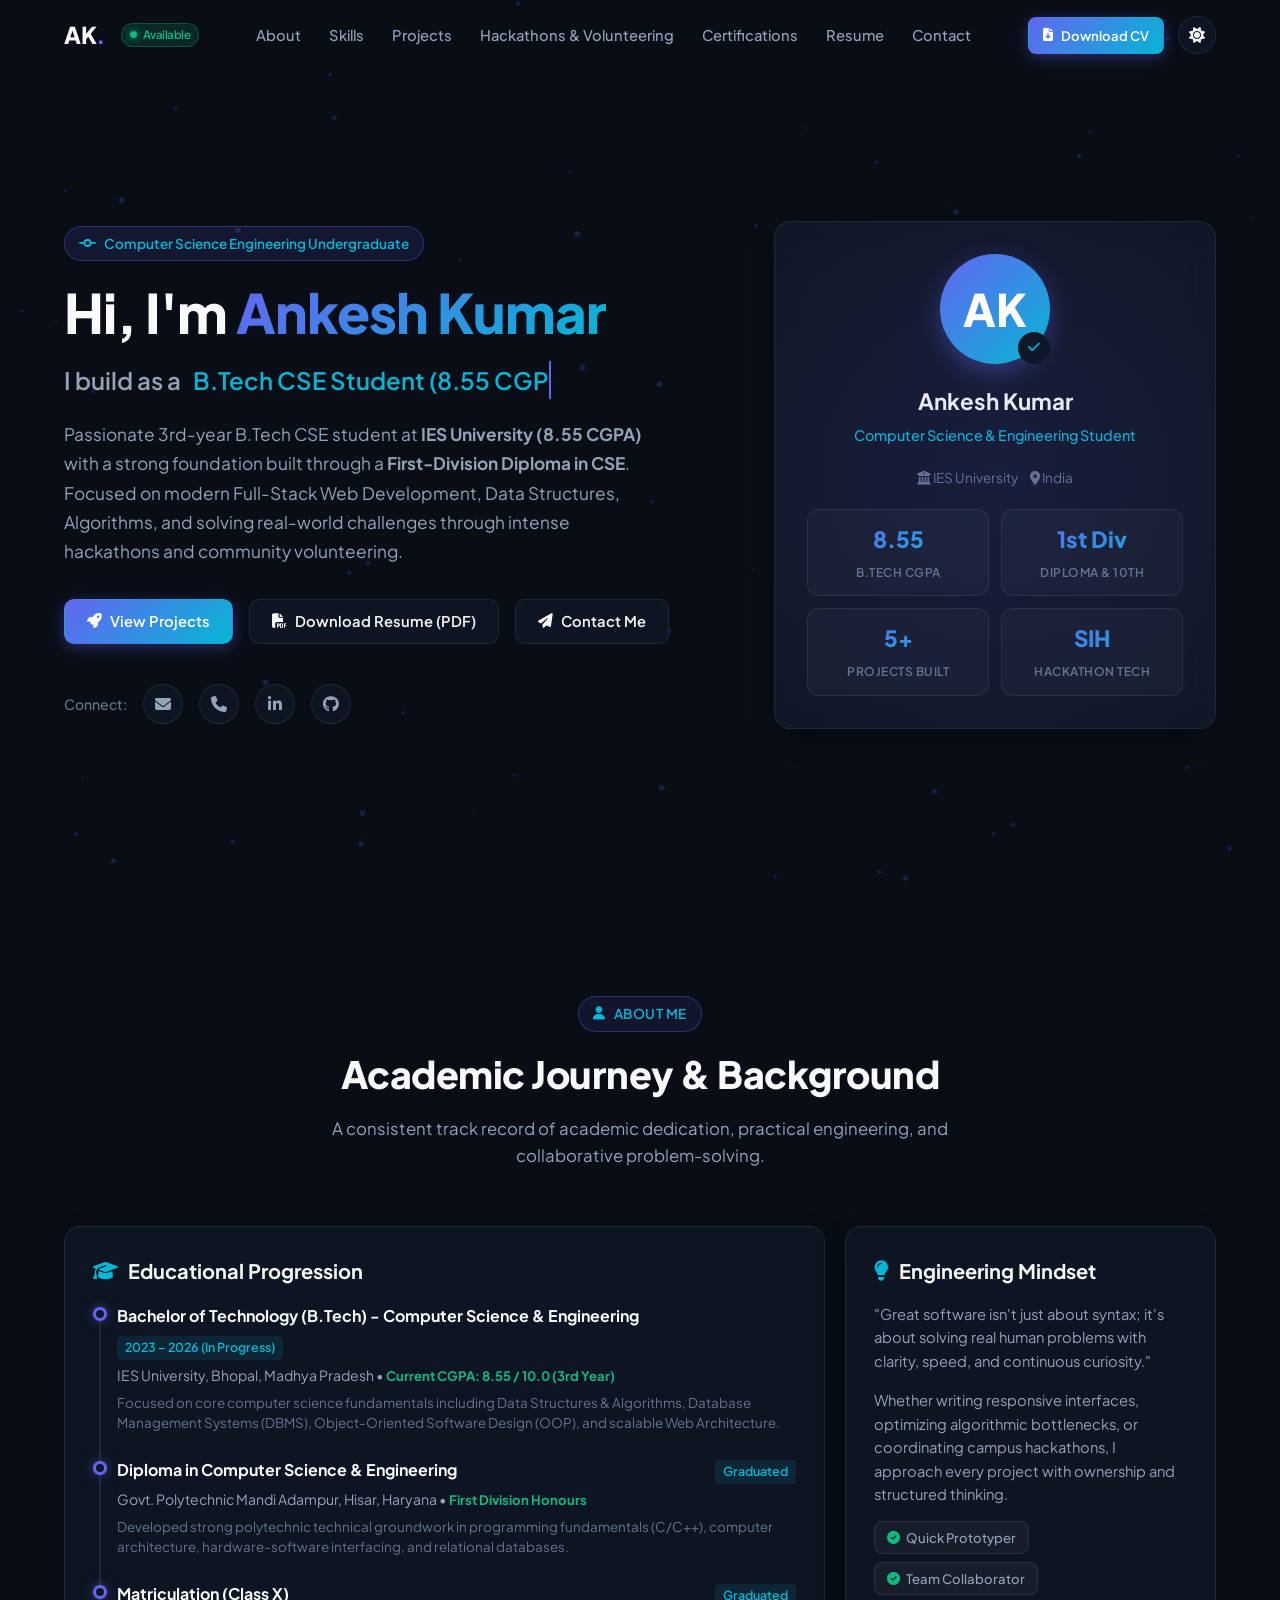
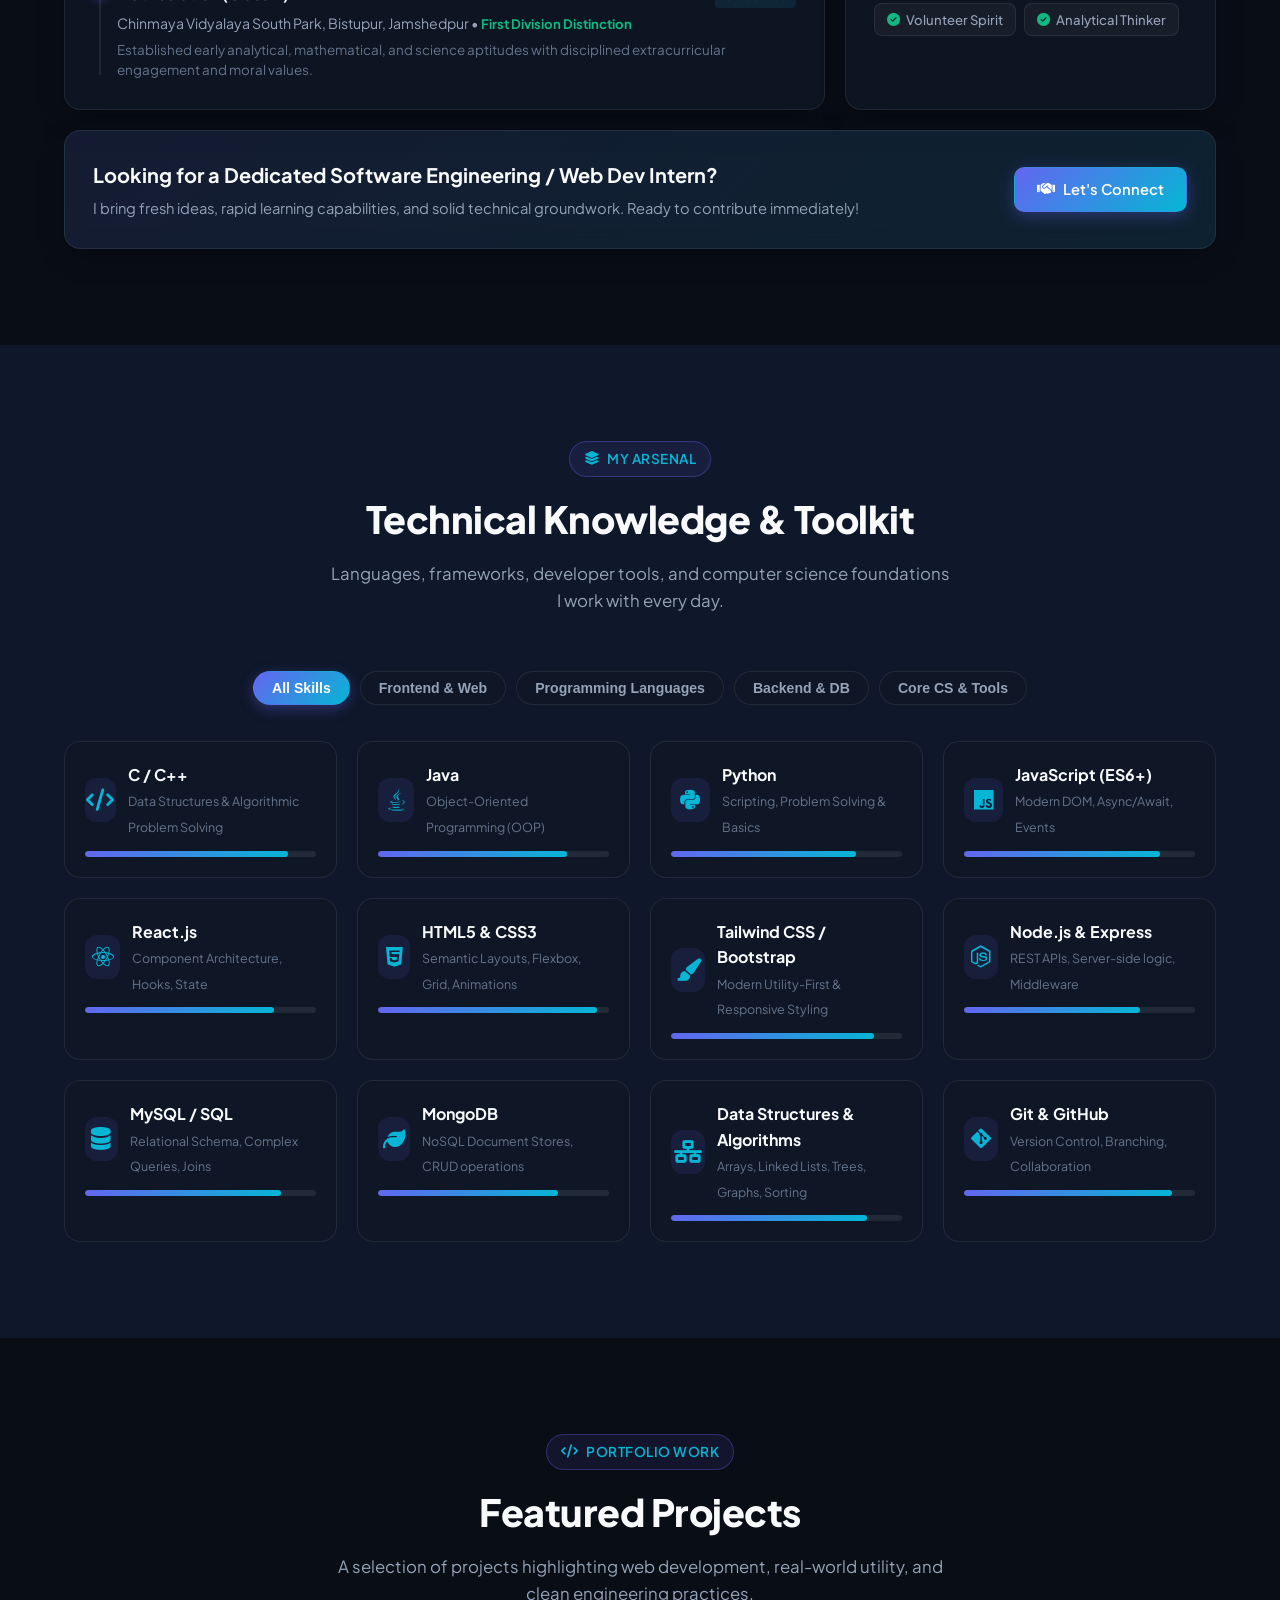
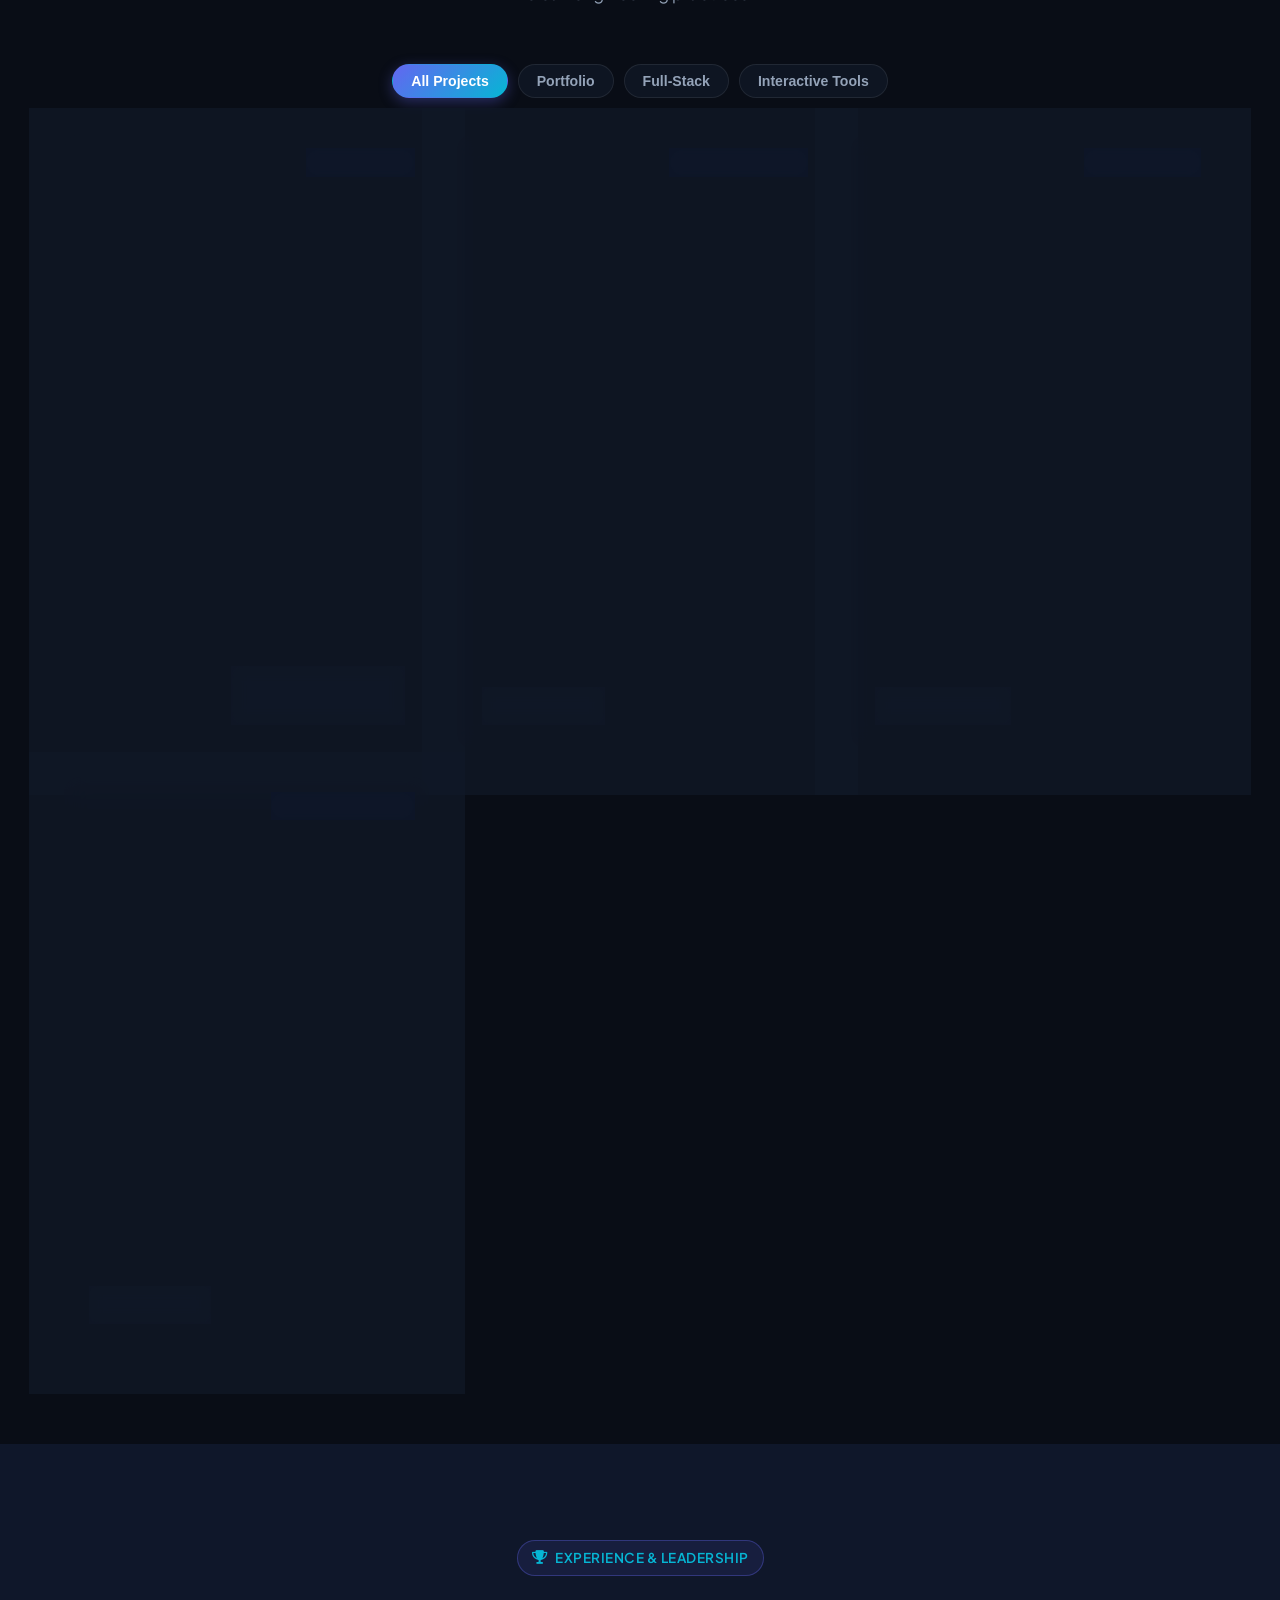
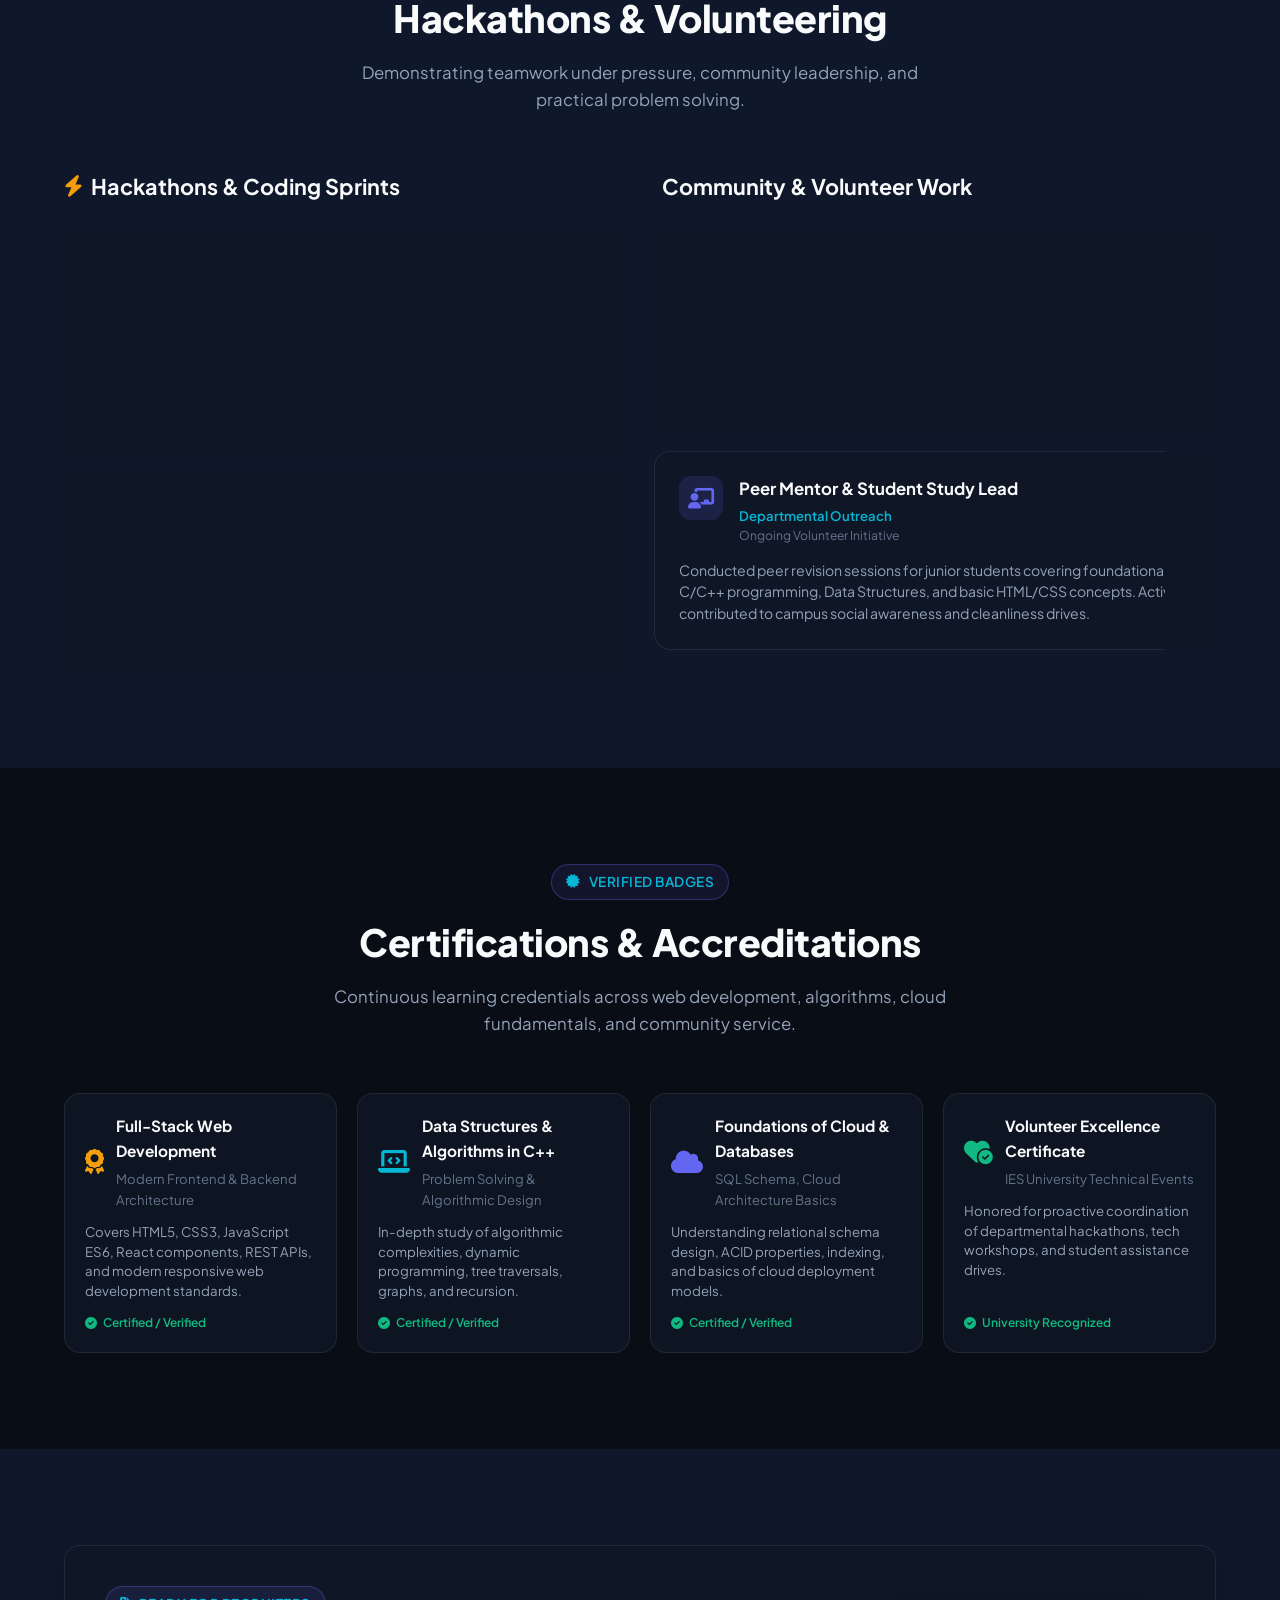
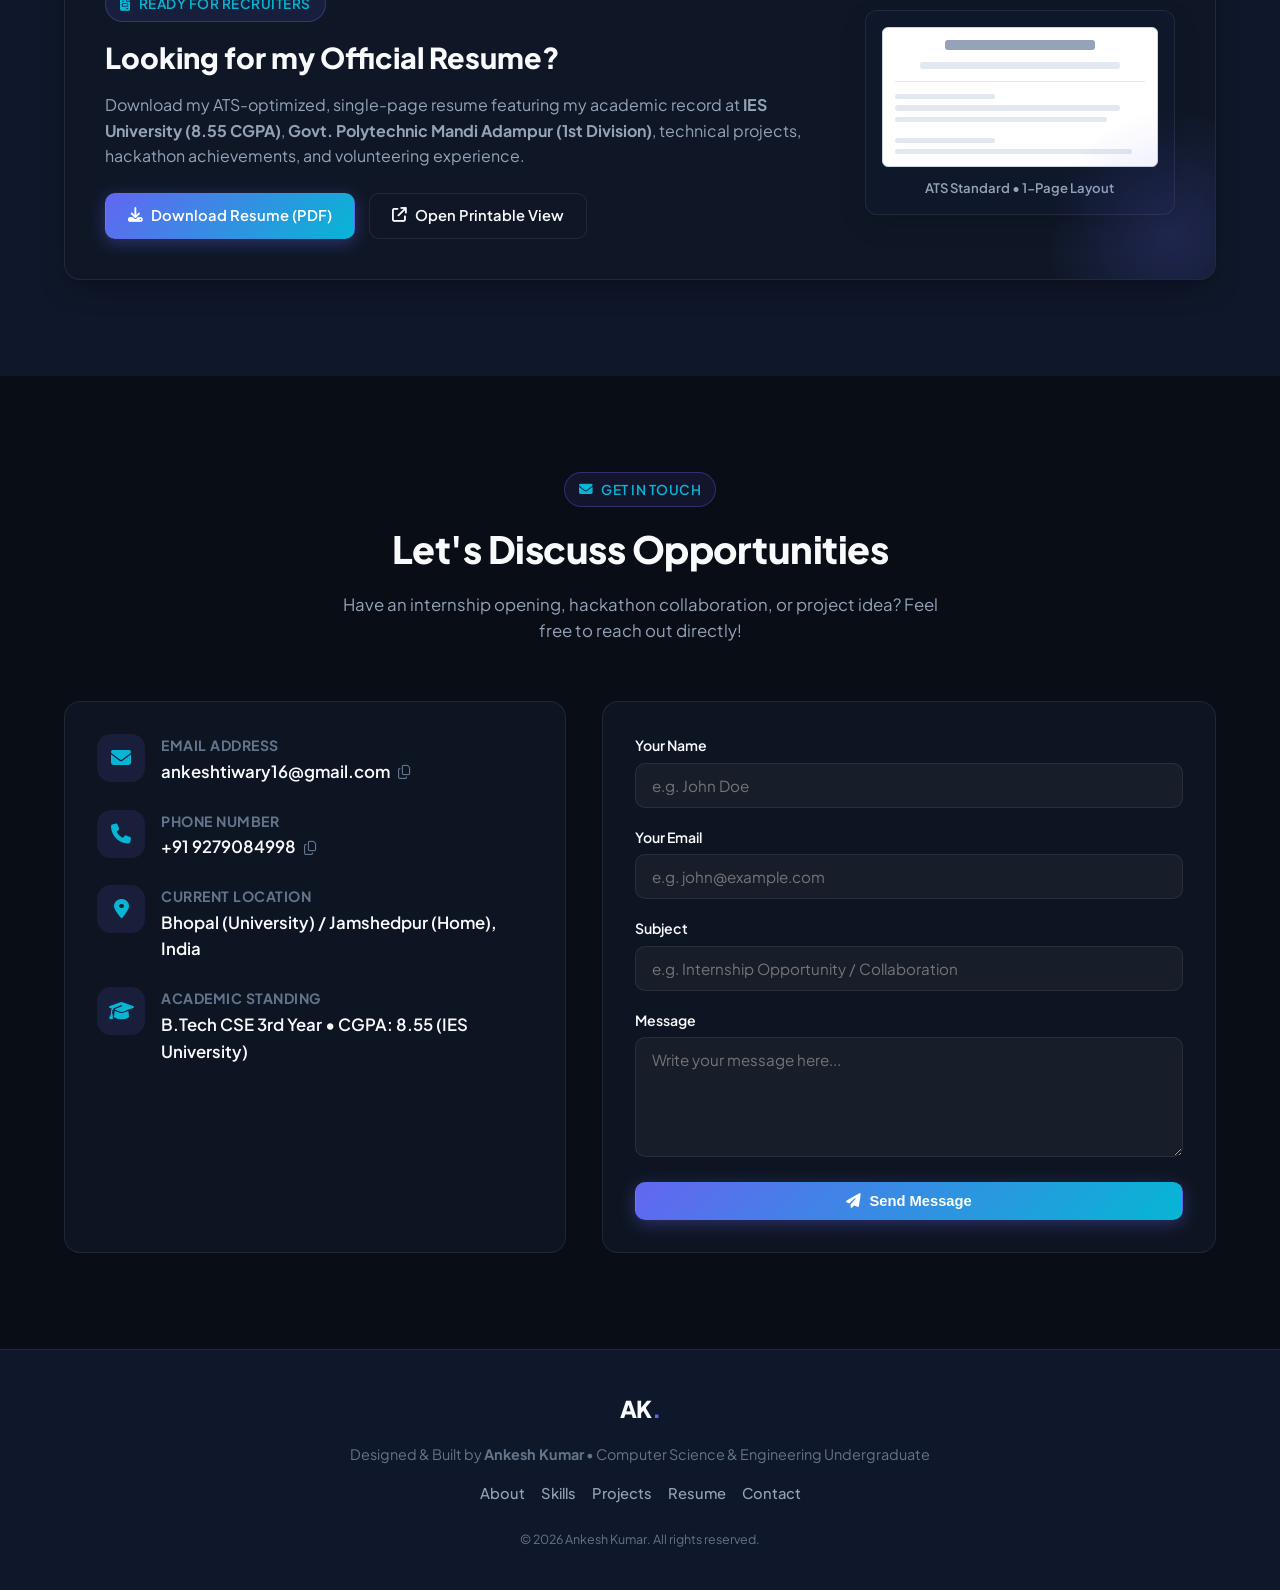
==== portfolio-single-file.html @ 4f143a72 "Initial commit: Ankesh Kumar portfolio and ATS resume" ====
﻿<!DOCTYPE html>
<html lang="en" data-theme="dark">
<head>
  <meta charset="UTF-8">
  <meta name="viewport" content="width=device-width, initial-scale=1.0">
  <title>Ankesh Kumar | Computer Science Engineer & Full-Stack Developer</title>
  <meta name="description" content="Portfolio of Ankesh Kumar - 3rd Year B.Tech CSE student at IES University (8.55 CGPA), Full-Stack Developer, Hackathon Participant, and Volunteer.">
  <meta name="keywords" content="Ankesh Kumar, Computer Science, IES University, Full Stack Developer, Web Development, Portfolio, Resume, Bhopal, Jamshedpur">
  <meta name="author" content="Ankesh Kumar">

  <!-- Open Graph -->
  <meta property="og:title" content="Ankesh Kumar | Portfolio & Resume">
  <meta property="og:description" content="B.Tech CSE student (8.55 CGPA) from IES University. Full-Stack Developer, Hackathons & Volunteering.">
  <meta property="og:type" content="website">

  <!-- Google Fonts -->
  <link rel="preconnect" href="https://fonts.googleapis.com">
  <link rel="preconnect" href="https://fonts.gstatic.com" crossorigin>
  <link href="https://fonts.googleapis.com/css2?family=Plus+Jakarta+Sans:wght@300;400;500;600;700;800&family=Fira+Code:wght@400;500;600&display=swap" rel="stylesheet">

  <!-- FontAwesome 6 Icons -->
  <link rel="stylesheet" href="https://cdnjs.cloudflare.com/ajax/libs/font-awesome/6.5.1/css/all.min.css">

  <!-- Main Stylesheet -->
  <style>
/* ==========================================================================
   ANKESH KUMAR - MODERN DEVELOPER PORTFOLIO STYLESHEET
   Clean, Modern Bento-Grid, Glassmorphic Dark/Light Mode Design
   ========================================================================== */

:root {
  /* Color Palette - Modern Dark Theme (Default) */
  --bg-primary: #090d16;
  --bg-secondary: #0f172a;
  --bg-card: rgba(17, 24, 39, 0.75);
  --bg-card-hover: rgba(30, 41, 59, 0.85);
  --bg-glass: rgba(15, 23, 42, 0.65);
  
  --border-color: rgba(255, 255, 255, 0.08);
  --border-glow: rgba(99, 102, 241, 0.35);
  
  --text-primary: #f8fafc;
  --text-secondary: #94a3b8;
  --text-muted: #64748b;
  
  --accent-primary: #6366f1;       /* Indigo */
  --accent-secondary: #06b6d4;     /* Cyan */
  --accent-success: #10b981;       /* Emerald */
  --accent-warning: #f59e0b;       /* Amber */
  --accent-gradient: linear-gradient(135deg, #6366f1 0%, #06b6d4 100%);
  --accent-glow: 0 0 24px rgba(99, 102, 241, 0.25);
  
  --card-shadow: 0 10px 30px -10px rgba(0, 0, 0, 0.5);
  --card-radius: 16px;
  --transition: all 0.3s cubic-bezier(0.16, 1, 0.3, 1);
}

[data-theme="light"] {
  --bg-primary: #f8fafc;
  --bg-secondary: #ffffff;
  --bg-card: rgba(255, 255, 255, 0.85);
  --bg-card-hover: rgba(241, 245, 249, 0.95);
  --bg-glass: rgba(255, 255, 255, 0.75);
  
  --border-color: rgba(0, 0, 0, 0.08);
  --border-glow: rgba(99, 102, 241, 0.25);
  
  --text-primary: #0f172a;
  --text-secondary: #475569;
  --text-muted: #94a3b8;
  
  --card-shadow: 0 10px 25px -5px rgba(0, 0, 0, 0.07);
}

/* Base & Reset */
*, *::before, *::after {
  box-sizing: border-box;
  margin: 0;
  padding: 0;
}

html {
  scroll-behavior: smooth;
  font-size: 16px;
}

body {
  font-family: 'Plus Jakarta Sans', 'Inter', -apple-system, BlinkMacSystemFont, sans-serif;
  background-color: var(--bg-primary);
  color: var(--text-primary);
  line-height: 1.6;
  overflow-x: hidden;
  transition: background-color 0.3s ease, color 0.3s ease;
  position: relative;
}

/* Background Canvas / Particles */
#bg-canvas {
  position: fixed;
  top: 0;
  left: 0;
  width: 100%;
  height: 100%;
  pointer-events: none;
  z-index: 0;
  opacity: 0.5;
}

/* Layout Container */
.container {
  width: 100%;
  max-width: 1200px;
  margin: 0 auto;
  padding: 0 24px;
  position: relative;
  z-index: 1;
}

/* Typography Helpers */
.gradient-text {
  background: var(--accent-gradient);
  -webkit-background-clip: text;
  -webkit-text-fill-color: transparent;
  display: inline-block;
}

.section {
  padding: 96px 0;
  position: relative;
}

.section-header {
  text-align: center;
  margin-bottom: 56px;
}

.section-badge {
  display: inline-flex;
  align-items: center;
  gap: 8px;
  padding: 6px 14px;
  border-radius: 999px;
  background: rgba(99, 102, 241, 0.1);
  border: 1px solid var(--border-glow);
  color: var(--accent-secondary);
  font-size: 0.85rem;
  font-weight: 600;
  letter-spacing: 0.5px;
  text-transform: uppercase;
  margin-bottom: 12px;
}

.section-title {
  font-size: 2.35rem;
  font-weight: 800;
  letter-spacing: -0.5px;
  color: var(--text-primary);
  margin-bottom: 12px;
}

.section-subtitle {
  font-size: 1.05rem;
  color: var(--text-secondary);
  max-width: 620px;
  margin: 0 auto;
}

/* ==========================================================================
   Navigation Bar
   ========================================================================== */
.navbar {
  position: fixed;
  top: 0;
  left: 0;
  width: 100%;
  z-index: 1000;
  padding: 16px 0;
  transition: var(--transition);
  background: transparent;
}

.navbar.scrolled {
  background: var(--bg-glass);
  backdrop-filter: blur(16px);
  -webkit-backdrop-filter: blur(16px);
  border-bottom: 1px solid var(--border-color);
  padding: 12px 0;
  box-shadow: 0 4px 20px rgba(0, 0, 0, 0.15);
}

.nav-container {
  display: flex;
  justify-content: space-between;
  align-items: center;
}

.brand-logo {
  display: flex;
  align-items: center;
  gap: 8px;
  font-size: 1.45rem;
  font-weight: 800;
  color: var(--text-primary);
  text-decoration: none;
  letter-spacing: -0.5px;
}

.brand-logo .logo-dot {
  color: var(--accent-primary);
}

.brand-badge {
  display: inline-flex;
  align-items: center;
  gap: 6px;
  font-size: 0.72rem;
  font-weight: 600;
  background: rgba(16, 185, 129, 0.15);
  border: 1px solid rgba(16, 185, 129, 0.3);
  color: var(--accent-success);
  padding: 2px 8px;
  border-radius: 999px;
  margin-left: 8px;
}

.status-dot {
  width: 7px;
  height: 7px;
  border-radius: 50%;
  background-color: var(--accent-success);
  box-shadow: 0 0 8px var(--accent-success);
  animation: pulse 2s infinite;
}

@keyframes pulse {
  0% { transform: scale(0.95); box-shadow: 0 0 0 0 rgba(16, 185, 129, 0.7); }
  70% { transform: scale(1); box-shadow: 0 0 0 6px rgba(16, 185, 129, 0); }
  100% { transform: scale(0.95); box-shadow: 0 0 0 0 rgba(16, 185, 129, 0); }
}

.nav-menu {
  display: flex;
  align-items: center;
  list-style: none;
  gap: 28px;
}

.nav-link {
  color: var(--text-secondary);
  text-decoration: none;
  font-size: 0.92rem;
  font-weight: 500;
  transition: var(--transition);
  position: relative;
}

.nav-link:hover, .nav-link.active {
  color: var(--text-primary);
}

.nav-link::after {
  content: '';
  position: absolute;
  bottom: -4px;
  left: 0;
  width: 0;
  height: 2px;
  background: var(--accent-gradient);
  transition: width 0.25s ease;
  border-radius: 2px;
}

.nav-link:hover::after, .nav-link.active::after {
  width: 100%;
}

.nav-actions {
  display: flex;
  align-items: center;
  gap: 14px;
}

/* Theme Toggle Button */
.theme-toggle {
  background: var(--bg-card);
  border: 1px solid var(--border-color);
  color: var(--text-primary);
  width: 38px;
  height: 38px;
  border-radius: 50%;
  cursor: pointer;
  display: flex;
  align-items: center;
  justify-content: center;
  font-size: 1rem;
  transition: var(--transition);
}

.theme-toggle:hover {
  border-color: var(--accent-primary);
  transform: rotate(15deg);
}

.mobile-toggle {
  display: none;
  background: transparent;
  border: none;
  color: var(--text-primary);
  font-size: 1.4rem;
  cursor: pointer;
}

/* ==========================================================================
   Buttons
   ========================================================================== */
.btn {
  display: inline-flex;
  align-items: center;
  justify-content: center;
  gap: 8px;
  padding: 10px 22px;
  border-radius: 10px;
  font-size: 0.92rem;
  font-weight: 600;
  text-decoration: none;
  cursor: pointer;
  transition: var(--transition);
  border: 1px solid transparent;
}

.btn-primary {
  background: var(--accent-gradient);
  color: #ffffff;
  box-shadow: 0 4px 16px rgba(99, 102, 241, 0.35);
}

.btn-primary:hover {
  transform: translateY(-2px);
  box-shadow: 0 8px 24px rgba(99, 102, 241, 0.5);
}

.btn-secondary {
  background: var(--bg-card);
  color: var(--text-primary);
  border: 1px solid var(--border-color);
  backdrop-filter: blur(8px);
}

.btn-secondary:hover {
  background: var(--bg-card-hover);
  border-color: var(--accent-primary);
  transform: translateY(-2px);
}

.btn-sm {
  padding: 7px 14px;
  font-size: 0.82rem;
  border-radius: 8px;
}

/* ==========================================================================
   Hero Section
   ========================================================================== */
.hero {
  min-height: 100vh;
  display: flex;
  align-items: center;
  padding-top: 110px;
  padding-bottom: 60px;
  position: relative;
}

.hero-grid {
  display: grid;
  grid-template-columns: 1.2fr 0.8fr;
  align-items: center;
  gap: 48px;
}

.hero-badge {
  display: inline-flex;
  align-items: center;
  gap: 8px;
  padding: 6px 14px;
  border-radius: 999px;
  background: rgba(99, 102, 241, 0.12);
  border: 1px solid var(--border-glow);
  color: var(--accent-secondary);
  font-size: 0.85rem;
  font-weight: 600;
  margin-bottom: 20px;
}

.hero-title {
  font-size: 3.4rem;
  font-weight: 800;
  line-height: 1.15;
  letter-spacing: -1px;
  margin-bottom: 16px;
}

.hero-role-wrapper {
  font-size: 1.5rem;
  font-weight: 600;
  color: var(--text-secondary);
  margin-bottom: 20px;
  display: flex;
  align-items: center;
  gap: 8px;
  min-height: 40px;
}

.typed-text {
  color: var(--accent-secondary);
  border-right: 2px solid var(--accent-primary);
  white-space: nowrap;
  animation: blink 0.75s step-end infinite;
}

@keyframes blink {
  from, to { border-color: transparent; }
  50% { border-color: var(--accent-primary); }
}

.hero-desc {
  font-size: 1.08rem;
  color: var(--text-secondary);
  max-width: 580px;
  line-height: 1.7;
  margin-bottom: 32px;
}

.hero-actions {
  display: flex;
  flex-wrap: wrap;
  gap: 16px;
  margin-bottom: 40px;
}

.hero-socials {
  display: flex;
  align-items: center;
  gap: 16px;
}

.social-label {
  font-size: 0.88rem;
  color: var(--text-muted);
  font-weight: 500;
}

.social-icon-btn {
  width: 40px;
  height: 40px;
  border-radius: 50%;
  background: var(--bg-card);
  border: 1px solid var(--border-color);
  color: var(--text-secondary);
  display: inline-flex;
  align-items: center;
  justify-content: center;
  text-decoration: none;
  font-size: 1rem;
  transition: var(--transition);
}

.social-icon-btn:hover {
  color: var(--accent-primary);
  border-color: var(--accent-primary);
  transform: translateY(-3px);
  box-shadow: 0 4px 12px rgba(99, 102, 241, 0.25);
}

/* Hero Right Visual / Card */
.hero-visual {
  position: relative;
}

.profile-card {
  background: var(--bg-card);
  backdrop-filter: blur(16px);
  -webkit-backdrop-filter: blur(16px);
  border: 1px solid var(--border-color);
  border-radius: var(--card-radius);
  padding: 32px;
  box-shadow: var(--card-shadow);
  position: relative;
  overflow: hidden;
  transition: var(--transition);
}

.profile-card:hover {
  border-color: var(--border-glow);
  box-shadow: 0 16px 40px -10px rgba(99, 102, 241, 0.3);
}

.profile-card::before {
  content: '';
  position: absolute;
  top: -50%;
  left: -50%;
  width: 200%;
  height: 200%;
  background: radial-gradient(circle at center, rgba(99, 102, 241, 0.12) 0%, transparent 65%);
  pointer-events: none;
}

.profile-avatar-wrapper {
  position: relative;
  width: 110px;
  height: 110px;
  margin: 0 auto 20px;
}

.profile-avatar {
  width: 100%;
  height: 100%;
  border-radius: 50%;
  background: var(--accent-gradient);
  display: flex;
  align-items: center;
  justify-content: center;
  font-size: 2.8rem;
  color: #ffffff;
  font-weight: 800;
  box-shadow: 0 8px 24px rgba(99, 102, 241, 0.4);
}

.avatar-badge {
  position: absolute;
  bottom: 0;
  right: 0;
  background: var(--bg-secondary);
  border: 2px solid var(--bg-card);
  width: 32px;
  height: 32px;
  border-radius: 50%;
  display: flex;
  align-items: center;
  justify-content: center;
  color: var(--accent-secondary);
  font-size: 0.85rem;
}

.profile-details {
  text-align: center;
}

.profile-details h3 {
  font-size: 1.4rem;
  font-weight: 700;
  margin-bottom: 4px;
}

.profile-details p {
  color: var(--accent-secondary);
  font-size: 0.9rem;
  font-weight: 500;
  margin-bottom: 20px;
}

/* Hero Quick Stats Bento */
.quick-stats-grid {
  display: grid;
  grid-template-columns: 1fr 1fr;
  gap: 12px;
  margin-top: 20px;
}

.stat-box {
  background: rgba(255, 255, 255, 0.03);
  border: 1px solid var(--border-color);
  padding: 12px;
  border-radius: 12px;
  text-align: center;
  transition: var(--transition);
}

.stat-box:hover {
  background: rgba(99, 102, 241, 0.08);
  border-color: var(--border-glow);
}

.stat-number {
  font-size: 1.4rem;
  font-weight: 800;
  color: var(--text-primary);
  display: block;
}

.stat-label {
  font-size: 0.75rem;
  color: var(--text-muted);
  text-transform: uppercase;
  letter-spacing: 0.5px;
  font-weight: 600;
}

/* ==========================================================================
   Bento Grid & About Section
   ========================================================================== */
.bento-grid {
  display: grid;
  grid-template-columns: repeat(12, 1fr);
  gap: 20px;
}

.bento-card {
  background: var(--bg-card);
  backdrop-filter: blur(12px);
  -webkit-backdrop-filter: blur(12px);
  border: 1px solid var(--border-color);
  border-radius: var(--card-radius);
  padding: 28px;
  box-shadow: var(--card-shadow);
  transition: var(--transition);
  position: relative;
  overflow: hidden;
}

.bento-card:hover {
  transform: translateY(-4px);
  border-color: var(--border-glow);
  box-shadow: 0 16px 36px -8px rgba(0, 0, 0, 0.4);
}

.bento-col-8 { grid-column: span 8; }
.bento-col-4 { grid-column: span 4; }
.bento-col-6 { grid-column: span 6; }
.bento-col-12 { grid-column: span 12; }

.card-title {
  font-size: 1.25rem;
  font-weight: 700;
  margin-bottom: 16px;
  display: flex;
  align-items: center;
  gap: 10px;
}

.card-title i {
  color: var(--accent-secondary);
}

/* Timeline in Bento */
.timeline {
  position: relative;
  padding-left: 24px;
}

.timeline::before {
  content: '';
  position: absolute;
  top: 6px;
  bottom: 6px;
  left: 6px;
  width: 2px;
  background: var(--border-color);
}

.timeline-item {
  position: relative;
  margin-bottom: 24px;
}

.timeline-item:last-child {
  margin-bottom: 0;
}

.timeline-dot {
  position: absolute;
  left: -24px;
  top: 4px;
  width: 14px;
  height: 14px;
  border-radius: 50%;
  background: var(--bg-secondary);
  border: 3px solid var(--accent-primary);
  box-shadow: 0 0 10px rgba(99, 102, 241, 0.5);
}

.timeline-header {
  display: flex;
  justify-content: space-between;
  align-items: baseline;
  flex-wrap: wrap;
  gap: 8px;
  margin-bottom: 4px;
}

.timeline-title {
  font-size: 1rem;
  font-weight: 700;
  color: var(--text-primary);
}

.timeline-period {
  font-size: 0.78rem;
  font-weight: 600;
  color: var(--accent-secondary);
  background: rgba(6, 182, 212, 0.1);
  padding: 2px 8px;
  border-radius: 4px;
}

.timeline-sub {
  font-size: 0.88rem;
  color: var(--text-secondary);
  margin-bottom: 6px;
}

.timeline-grade {
  display: inline-block;
  font-size: 0.82rem;
  font-weight: 700;
  color: var(--accent-success);
}

.timeline-desc {
  font-size: 0.84rem;
  color: var(--text-muted);
  line-height: 1.5;
}

/* Feature tags list */
.feature-pills {
  display: flex;
  flex-wrap: wrap;
  gap: 8px;
  margin-top: 14px;
}

.pill {
  display: inline-flex;
  align-items: center;
  gap: 6px;
  padding: 5px 12px;
  background: rgba(255, 255, 255, 0.04);
  border: 1px solid var(--border-color);
  border-radius: 8px;
  font-size: 0.82rem;
  color: var(--text-secondary);
  font-weight: 500;
  transition: var(--transition);
}

.pill:hover {
  background: rgba(99, 102, 241, 0.12);
  border-color: var(--accent-primary);
  color: var(--text-primary);
}

/* ==========================================================================
   Technical Skills Section
   ========================================================================== */
.skills-tabs {
  display: flex;
  justify-content: center;
  flex-wrap: wrap;
  gap: 10px;
  margin-bottom: 36px;
}

.tab-btn {
  padding: 8px 18px;
  background: var(--bg-card);
  border: 1px solid var(--border-color);
  border-radius: 999px;
  color: var(--text-secondary);
  font-size: 0.88rem;
  font-weight: 600;
  cursor: pointer;
  transition: var(--transition);
}

.tab-btn:hover, .tab-btn.active {
  background: var(--accent-gradient);
  color: #ffffff;
  border-color: transparent;
  box-shadow: 0 4px 14px rgba(99, 102, 241, 0.35);
}

.skills-grid {
  display: grid;
  grid-template-columns: repeat(auto-fill, minmax(250px, 1fr));
  gap: 20px;
}

.skill-card {
  background: var(--bg-card);
  backdrop-filter: blur(10px);
  border: 1px solid var(--border-color);
  border-radius: var(--card-radius);
  padding: 20px;
  transition: var(--transition);
  position: relative;
}

.skill-card:hover {
  transform: translateY(-4px);
  border-color: var(--border-glow);
  box-shadow: 0 10px 24px -5px rgba(99, 102, 241, 0.2);
}

.skill-top {
  display: flex;
  align-items: center;
  gap: 12px;
  margin-bottom: 12px;
}

.skill-icon {
  width: 44px;
  height: 44px;
  border-radius: 12px;
  background: rgba(99, 102, 241, 0.1);
  display: flex;
  align-items: center;
  justify-content: center;
  font-size: 1.4rem;
  color: var(--accent-secondary);
  transition: var(--transition);
}

.skill-card:hover .skill-icon {
  background: var(--accent-gradient);
  color: #ffffff;
  transform: scale(1.05);
}

.skill-info h4 {
  font-size: 1rem;
  font-weight: 700;
}

.skill-info span {
  font-size: 0.78rem;
  color: var(--text-muted);
}

.skill-bar-bg {
  width: 100%;
  height: 6px;
  background: rgba(255, 255, 255, 0.08);
  border-radius: 6px;
  overflow: hidden;
  margin-top: 10px;
}

.skill-bar-fill {
  height: 100%;
  background: var(--accent-gradient);
  border-radius: 6px;
  transition: width 1s ease-in-out;
}

/* ==========================================================================
   Featured Projects Section
   ========================================================================== */
.projects-filter {
  display: flex;
  justify-content: center;
  gap: 10px;
  margin-bottom: 36px;
  flex-wrap: wrap;
}

.filter-btn {
  padding: 8px 18px;
  background: var(--bg-card);
  border: 1px solid var(--border-color);
  border-radius: 999px;
  color: var(--text-secondary);
  font-size: 0.88rem;
  font-weight: 600;
  cursor: pointer;
  transition: var(--transition);
}

.filter-btn.active, .filter-btn:hover {
  background: var(--accent-gradient);
  color: #ffffff;
  border-color: transparent;
  box-shadow: 0 4px 14px rgba(99, 102, 241, 0.35);
}

.projects-grid {
  display: grid;
  grid-template-columns: repeat(auto-fill, minmax(360px, 1fr));
  gap: 28px;
}

.project-card {
  background: var(--bg-card);
  backdrop-filter: blur(12px);
  border: 1px solid var(--border-color);
  border-radius: var(--card-radius);
  overflow: hidden;
  box-shadow: var(--card-shadow);
  transition: var(--transition);
  display: flex;
  flex-direction: column;
}

.project-card:hover {
  transform: translateY(-6px);
  border-color: var(--border-glow);
  box-shadow: 0 16px 36px -8px rgba(99, 102, 241, 0.25);
}

.project-banner {
  height: 180px;
  background: linear-gradient(135deg, rgba(99, 102, 241, 0.2) 0%, rgba(6, 182, 212, 0.2) 100%), var(--bg-secondary);
  position: relative;
  display: flex;
  align-items: center;
  justify-content: center;
  border-bottom: 1px solid var(--border-color);
  overflow: hidden;
}

.banner-icon {
  font-size: 3.5rem;
  color: var(--accent-secondary);
  opacity: 0.85;
  transition: var(--transition);
}

.project-card:hover .banner-icon {
  transform: scale(1.15) rotate(5deg);
  opacity: 1;
}

.project-tag-badge {
  position: absolute;
  top: 14px;
  right: 14px;
  background: rgba(15, 23, 42, 0.85);
  backdrop-filter: blur(6px);
  border: 1px solid var(--border-color);
  color: var(--accent-secondary);
  padding: 3px 10px;
  border-radius: 999px;
  font-size: 0.75rem;
  font-weight: 600;
}

.project-body {
  padding: 24px;
  display: flex;
  flex-direction: column;
  flex-grow: 1;
}

.project-title {
  font-size: 1.25rem;
  font-weight: 700;
  margin-bottom: 8px;
  color: var(--text-primary);
}

.project-desc {
  font-size: 0.9rem;
  color: var(--text-secondary);
  line-height: 1.6;
  margin-bottom: 18px;
  flex-grow: 1;
}

.project-tech-stack {
  display: flex;
  flex-wrap: wrap;
  gap: 6px;
  margin-bottom: 20px;
}

.tech-tag {
  font-size: 0.74rem;
  font-weight: 600;
  background: rgba(255, 255, 255, 0.05);
  border: 1px solid var(--border-color);
  color: var(--text-secondary);
  padding: 2px 8px;
  border-radius: 6px;
}

.project-footer {
  display: flex;
  gap: 12px;
}

/* ==========================================================================
   Hackathons & Volunteering
   ========================================================================== */
.experience-grid {
  display: grid;
  grid-template-columns: 1fr 1fr;
  gap: 28px;
}

.exp-column {
  display: flex;
  flex-direction: column;
  gap: 20px;
}

.exp-card {
  background: var(--bg-card);
  backdrop-filter: blur(10px);
  border: 1px solid var(--border-color);
  border-radius: var(--card-radius);
  padding: 24px;
  transition: var(--transition);
}

.exp-card:hover {
  transform: translateY(-3px);
  border-color: var(--border-glow);
  box-shadow: 0 10px 24px -5px rgba(0, 0, 0, 0.3);
}

.exp-header {
  display: flex;
  align-items: flex-start;
  gap: 16px;
  margin-bottom: 14px;
}

.exp-icon {
  width: 44px;
  height: 44px;
  border-radius: 12px;
  background: rgba(99, 102, 241, 0.12);
  display: flex;
  align-items: center;
  justify-content: center;
  font-size: 1.3rem;
  color: var(--accent-primary);
  flex-shrink: 0;
}

.exp-meta h4 {
  font-size: 1.05rem;
  font-weight: 700;
  margin-bottom: 2px;
}

.exp-sub {
  font-size: 0.82rem;
  color: var(--accent-secondary);
  font-weight: 600;
}

.exp-period {
  font-size: 0.76rem;
  color: var(--text-muted);
}

.exp-body {
  font-size: 0.88rem;
  color: var(--text-secondary);
  line-height: 1.55;
}

/* ==========================================================================
   Certifications
   ========================================================================== */
.cert-grid {
  display: grid;
  grid-template-columns: repeat(auto-fill, minmax(260px, 1fr));
  gap: 20px;
}

.cert-card {
  background: var(--bg-card);
  border: 1px solid var(--border-color);
  border-radius: var(--card-radius);
  padding: 20px;
  transition: var(--transition);
  display: flex;
  flex-direction: column;
  justify-content: space-between;
}

.cert-card:hover {
  transform: translateY(-4px);
  border-color: var(--border-glow);
  box-shadow: 0 12px 24px -6px rgba(99, 102, 241, 0.2);
}

.cert-top {
  display: flex;
  align-items: center;
  gap: 12px;
  margin-bottom: 12px;
}

.cert-icon {
  font-size: 1.6rem;
  color: var(--accent-warning);
}

.cert-card h4 {
  font-size: 0.96rem;
  font-weight: 700;
  margin-bottom: 4px;
}

.cert-card p {
  font-size: 0.82rem;
  color: var(--text-muted);
}

.cert-status {
  display: inline-flex;
  align-items: center;
  gap: 6px;
  font-size: 0.75rem;
  font-weight: 600;
  color: var(--accent-success);
  margin-top: 12px;
}

/* ==========================================================================
   Resume Showcase Section
   ========================================================================== */
.resume-banner {
  background: var(--bg-card);
  backdrop-filter: blur(12px);
  border: 1px solid var(--border-color);
  border-radius: var(--card-radius);
  padding: 40px;
  display: grid;
  grid-template-columns: 1.4fr 0.6fr;
  align-items: center;
  gap: 36px;
  box-shadow: var(--card-shadow);
  position: relative;
  overflow: hidden;
}

.resume-banner::after {
  content: '';
  position: absolute;
  right: -80px;
  bottom: -80px;
  width: 250px;
  height: 250px;
  background: radial-gradient(circle, rgba(99, 102, 241, 0.2) 0%, transparent 70%);
  border-radius: 50%;
  pointer-events: none;
}

.resume-banner-content h3 {
  font-size: 1.8rem;
  font-weight: 800;
  margin-bottom: 12px;
}

.resume-banner-content p {
  font-size: 1rem;
  color: var(--text-secondary);
  line-height: 1.6;
  margin-bottom: 24px;
}

.resume-banner-actions {
  display: flex;
  flex-wrap: wrap;
  gap: 14px;
}

.resume-preview-box {
  background: var(--bg-secondary);
  border: 1px solid var(--border-color);
  border-radius: 12px;
  padding: 16px;
  text-align: center;
  box-shadow: 0 10px 25px rgba(0, 0, 0, 0.2);
}

.resume-preview-thumb {
  width: 100%;
  height: 140px;
  background: #ffffff;
  border-radius: 6px;
  display: flex;
  flex-direction: column;
  padding: 12px;
  gap: 6px;
  overflow: hidden;
  position: relative;
  border: 1px solid #cbd5e1;
}

.preview-skeleton-bar {
  background: #e2e8f0;
  border-radius: 3px;
  height: 8px;
}

.preview-skeleton-bar.title {
  height: 12px;
  background: #94a3b8;
  width: 60%;
  margin: 0 auto 6px;
}

/* ==========================================================================
   Contact Section
   ========================================================================== */
.contact-grid {
  display: grid;
  grid-template-columns: 0.9fr 1.1fr;
  gap: 36px;
}

.contact-info-card {
  background: var(--bg-card);
  backdrop-filter: blur(12px);
  border: 1px solid var(--border-color);
  border-radius: var(--card-radius);
  padding: 32px;
  display: flex;
  flex-direction: column;
  gap: 24px;
}

.contact-item-box {
  display: flex;
  align-items: flex-start;
  gap: 16px;
}

.contact-icon-circle {
  width: 48px;
  height: 48px;
  border-radius: 14px;
  background: rgba(99, 102, 241, 0.12);
  display: flex;
  align-items: center;
  justify-content: center;
  font-size: 1.25rem;
  color: var(--accent-secondary);
  flex-shrink: 0;
}

.contact-meta h4 {
  font-size: 0.88rem;
  color: var(--text-muted);
  text-transform: uppercase;
  letter-spacing: 0.5px;
  margin-bottom: 2px;
}

.contact-meta p, .contact-meta a {
  font-size: 1.05rem;
  font-weight: 600;
  color: var(--text-primary);
  text-decoration: none;
  transition: var(--transition);
}

.contact-meta a:hover {
  color: var(--accent-primary);
}

.copy-btn {
  margin-left: 8px;
  background: transparent;
  border: none;
  color: var(--text-muted);
  cursor: pointer;
  font-size: 0.88rem;
  transition: var(--transition);
}

.copy-btn:hover {
  color: var(--accent-primary);
}

/* Contact Form */
.contact-form-card {
  background: var(--bg-card);
  backdrop-filter: blur(12px);
  border: 1px solid var(--border-color);
  border-radius: var(--card-radius);
  padding: 32px;
}

.form-group {
  margin-bottom: 18px;
}

.form-label {
  display: block;
  font-size: 0.88rem;
  font-weight: 600;
  margin-bottom: 6px;
  color: var(--text-primary);
}

.form-control {
  width: 100%;
  padding: 12px 16px;
  background: rgba(255, 255, 255, 0.04);
  border: 1px solid var(--border-color);
  border-radius: 10px;
  color: var(--text-primary);
  font-family: inherit;
  font-size: 0.95rem;
  transition: var(--transition);
}

.form-control:focus {
  outline: none;
  border-color: var(--accent-primary);
  background: rgba(255, 255, 255, 0.07);
  box-shadow: 0 0 0 3px rgba(99, 102, 241, 0.2);
}

textarea.form-control {
  min-height: 120px;
  resize: vertical;
}

/* ==========================================================================
   Footer
   ========================================================================== */
.footer {
  border-top: 1px solid var(--border-color);
  background: var(--bg-secondary);
  padding: 40px 0;
  text-align: center;
  position: relative;
  z-index: 1;
}

.footer-content {
  display: flex;
  flex-direction: column;
  align-items: center;
  gap: 16px;
}

.footer-text {
  font-size: 0.9rem;
  color: var(--text-muted);
}

.back-to-top {
  position: fixed;
  bottom: 28px;
  right: 28px;
  width: 44px;
  height: 44px;
  border-radius: 50%;
  background: var(--accent-gradient);
  color: #ffffff;
  display: flex;
  align-items: center;
  justify-content: center;
  font-size: 1.1rem;
  text-decoration: none;
  box-shadow: 0 4px 16px rgba(99, 102, 241, 0.4);
  opacity: 0;
  visibility: hidden;
  transition: var(--transition);
  z-index: 999;
}

.back-to-top.visible {
  opacity: 1;
  visibility: visible;
}

.back-to-top:hover {
  transform: translateY(-4px);
}

/* ==========================================================================
   Toast Notification
   ========================================================================== */
.toast {
  position: fixed;
  bottom: 30px;
  left: 50%;
  transform: translateX(-50%) translateY(100px);
  background: var(--bg-secondary);
  color: var(--text-primary);
  border: 1px solid var(--border-glow);
  padding: 12px 24px;
  border-radius: 999px;
  font-size: 0.9rem;
  font-weight: 600;
  box-shadow: 0 10px 30px rgba(0, 0, 0, 0.4);
  display: flex;
  align-items: center;
  gap: 10px;
  opacity: 0;
  transition: all 0.3s cubic-bezier(0.16, 1, 0.3, 1);
  z-index: 9999;
}

.toast.show {
  transform: translateX(-50%) translateY(0);
  opacity: 1;
}

/* ==========================================================================
   Responsive Breakpoints
   ========================================================================== */
@media (max-width: 992px) {
  .hero-grid {
    grid-template-columns: 1fr;
    text-align: center;
  }
  .hero-title {
    font-size: 2.8rem;
  }
  .hero-role-wrapper {
    justify-content: center;
  }
  .hero-desc {
    margin: 0 auto 32px;
  }
  .hero-actions {
    justify-content: center;
  }
  .hero-socials {
    justify-content: center;
  }
  .bento-col-8, .bento-col-4, .bento-col-6 {
    grid-column: span 12;
  }
  .experience-grid, .contact-grid, .resume-banner {
    grid-template-columns: 1fr;
  }
}

@media (max-width: 768px) {
  .section {
    padding: 64px 0;
  }
  .section-title {
    font-size: 1.9rem;
  }
  .hero-title {
    font-size: 2.2rem;
  }
  .nav-menu {
    position: fixed;
    top: 70px;
    left: 0;
    width: 100%;
    background: var(--bg-secondary);
    border-bottom: 1px solid var(--border-color);
    flex-direction: column;
    padding: 24px;
    gap: 18px;
    transform: translateY(-150%);
    transition: var(--transition);
  }
  .nav-menu.open {
    transform: translateY(0);
    box-shadow: 0 10px 30px rgba(0,0,0,0.3);
  }
  .mobile-toggle {
    display: block;
  }
  .projects-grid {
    grid-template-columns: 1fr;
  }
}

</style>
</head>
<body>

  <!-- Particle Background Canvas -->
  <canvas id="bg-canvas"></canvas>

  <!-- ==========================================================================
       Navigation Bar
       ========================================================================== -->
  <header class="navbar">
    <div class="container nav-container">
      <a href="#hero" class="brand-logo">
        <span>AK<span class="logo-dot">.</span></span>
        <span class="brand-badge">
          <span class="status-dot"></span> Available
        </span>
      </a>

      <!-- Desktop Nav -->
      <nav>
        <ul class="nav-menu">
          <li><a href="#about" class="nav-link">About</a></li>
          <li><a href="#skills" class="nav-link">Skills</a></li>
          <li><a href="#projects" class="nav-link">Projects</a></li>
          <li><a href="#hackathons" class="nav-link">Hackathons & Volunteering</a></li>
          <li><a href="#certifications" class="nav-link">Certifications</a></li>
          <li><a href="#resume" class="nav-link">Resume</a></li>
          <li><a href="#contact" class="nav-link">Contact</a></li>
        </ul>
      </nav>

      <!-- Nav Actions -->
      <div class="nav-actions">
        <a href="Ankesh_Kumar_Resume.pdf" download="Ankesh_Kumar_Resume.pdf" class="btn btn-primary btn-sm">
          <i class="fa-solid fa-file-arrow-down"></i> <span>Download CV</span>
        </a>
        <button id="theme-toggle" class="theme-toggle" aria-label="Toggle Theme">
          <i class="fa-solid fa-sun"></i>
        </button>
        <button class="mobile-toggle" aria-label="Open Mobile Menu">
          <i class="fa-solid fa-bars"></i>
        </button>
      </div>
    </div>
  </header>

  <main>
    <!-- ==========================================================================
         Hero Section
         ========================================================================== -->
    <section id="hero" class="hero">
      <div class="container">
        <div class="hero-grid">
          <!-- Left Column: Introduction -->
          <div class="hero-content">
            <div class="hero-badge">
              <i class="fa-solid fa-code-commit"></i> Computer Science Engineering Undergraduate
            </div>

            <h1 class="hero-title">
              Hi, I'm <span class="gradient-text">Ankesh Kumar</span>
            </h1>

            <div class="hero-role-wrapper">
              <span>I build as a&nbsp;</span>
              <span class="typed-text"></span>
            </div>

            <p class="hero-desc">
              Passionate 3rd-year B.Tech CSE student at <strong>IES University (8.55 CGPA)</strong> with a strong foundation built through a <strong>First-Division Diploma in CSE</strong>. Focused on modern Full-Stack Web Development, Data Structures, Algorithms, and solving real-world challenges through intense hackathons and community volunteering.
            </p>

            <div class="hero-actions">
              <a href="#projects" class="btn btn-primary">
                <i class="fa-solid fa-rocket"></i> View Projects
              </a>
              <a href="Ankesh_Kumar_Resume.pdf" download="Ankesh_Kumar_Resume.pdf" class="btn btn-secondary">
                <i class="fa-solid fa-file-pdf"></i> Download Resume (PDF)
              </a>
              <a href="#contact" class="btn btn-secondary">
                <i class="fa-solid fa-paper-plane"></i> Contact Me
              </a>
            </div>

            <div class="hero-socials">
              <span class="social-label">Connect:</span>
              <a href="mailto:ankeshtiwary16@gmail.com" class="social-icon-btn" title="Email ankeshtiwary16@gmail.com">
                <i class="fa-solid fa-envelope"></i>
              </a>
              <a href="tel:9279084998" class="social-icon-btn" title="Call +91 9279084998">
                <i class="fa-solid fa-phone"></i>
              </a>
              <a href="https://linkedin.com" target="_blank" rel="noopener noreferrer" class="social-icon-btn" title="LinkedIn Profile">
                <i class="fa-brands fa-linkedin-in"></i>
              </a>
              <a href="https://github.com" target="_blank" rel="noopener noreferrer" class="social-icon-btn" title="GitHub Profile">
                <i class="fa-brands fa-github"></i>
              </a>
            </div>
          </div>

          <!-- Right Column: Profile Card & Quick Stats Bento -->
          <div class="hero-visual">
            <div class="profile-card">
              <div class="profile-avatar-wrapper">
                <div class="profile-avatar">
                  <span>AK</span>
                </div>
                <div class="avatar-badge" title="Verified Developer">
                  <i class="fa-solid fa-check"></i>
                </div>
              </div>

              <div class="profile-details">
                <h3>Ankesh Kumar</h3>
                <p>Computer Science & Engineering Student</p>
                <div style="font-size: 0.85rem; color: var(--text-muted); display:flex; justify-content:center; gap:12px;">
                  <span><i class="fa-solid fa-building-columns"></i> IES University</span>
                  <span><i class="fa-solid fa-location-dot"></i> India</span>
                </div>
              </div>

              <!-- Quick Stats Bento -->
              <div class="quick-stats-grid">
                <div class="stat-box">
                  <span class="stat-number gradient-text">8.55</span>
                  <span class="stat-label">B.Tech CGPA</span>
                </div>
                <div class="stat-box">
                  <span class="stat-number gradient-text">1st Div</span>
                  <span class="stat-label">Diploma & 10th</span>
                </div>
                <div class="stat-box">
                  <span class="stat-number gradient-text">5+</span>
                  <span class="stat-label">Projects Built</span>
                </div>
                <div class="stat-box">
                  <span class="stat-number gradient-text">SIH</span>
                  <span class="stat-label">Hackathon Tech</span>
                </div>
              </div>
            </div>
          </div>
        </div>
      </div>
    </section>

    <!-- ==========================================================================
         About Me & Education Bento Section
         ========================================================================== -->
    <section id="about" class="section">
      <div class="container">
        <div class="section-header">
          <span class="section-badge"><i class="fa-solid fa-user"></i> About Me</span>
          <h2 class="section-title">Academic Journey & Background</h2>
          <p class="section-subtitle">
            A consistent track record of academic dedication, practical engineering, and collaborative problem-solving.
          </p>
        </div>

        <div class="bento-grid">
          <!-- Academic Journey Timeline Card (8 Columns) -->
          <div class="bento-card bento-col-8">
            <h3 class="card-title">
              <i class="fa-solid fa-graduation-cap"></i> Educational Progression
            </h3>

            <div class="timeline">
              <!-- B.Tech -->
              <div class="timeline-item">
                <span class="timeline-dot"></span>
                <div class="timeline-header">
                  <h4 class="timeline-title">Bachelor of Technology (B.Tech) - Computer Science & Engineering</h4>
                  <span class="timeline-period">2023 – 2026 (In Progress)</span>
                </div>
                <div class="timeline-sub">
                  IES University, Bhopal, Madhya Pradesh • <span class="timeline-grade">Current CGPA: 8.55 / 10.0 (3rd Year)</span>
                </div>
                <p class="timeline-desc">
                  Focused on core computer science fundamentals including Data Structures & Algorithms, Database Management Systems (DBMS), Object-Oriented Software Design (OOP), and scalable Web Architecture.
                </p>
              </div>

              <!-- Diploma -->
              <div class="timeline-item">
                <span class="timeline-dot"></span>
                <div class="timeline-header">
                  <h4 class="timeline-title">Diploma in Computer Science & Engineering</h4>
                  <span class="timeline-period">Graduated</span>
                </div>
                <div class="timeline-sub">
                  Govt. Polytechnic Mandi Adampur, Hisar, Haryana • <span class="timeline-grade">First Division Honours</span>
                </div>
                <p class="timeline-desc">
                  Developed strong polytechnic technical groundwork in programming fundamentals (C/C++), computer architecture, hardware-software interfacing, and relational databases.
                </p>
              </div>

              <!-- Schooling -->
              <div class="timeline-item">
                <span class="timeline-dot"></span>
                <div class="timeline-header">
                  <h4 class="timeline-title">Matriculation (Class X)</h4>
                  <span class="timeline-period">Graduated</span>
                </div>
                <div class="timeline-sub">
                  Chinmaya Vidyalaya South Park, Bistupur, Jamshedpur • <span class="timeline-grade">First Division Distinction</span>
                </div>
                <p class="timeline-desc">
                  Established early analytical, mathematical, and science aptitudes with disciplined extracurricular engagement and moral values.
                </p>
              </div>
            </div>
          </div>

          <!-- Mindset & Core Philosophy Card (4 Columns) -->
          <div class="bento-card bento-col-4">
            <h3 class="card-title">
              <i class="fa-solid fa-lightbulb"></i> Engineering Mindset
            </h3>
            <p style="color:var(--text-secondary); font-size: 0.92rem; line-height: 1.6; margin-bottom: 16px;">
              "Great software isn't just about syntax; it's about solving real human problems with clarity, speed, and continuous curiosity."
            </p>
            <p style="color:var(--text-secondary); font-size: 0.92rem; line-height: 1.6;">
              Whether writing responsive interfaces, optimizing algorithmic bottlenecks, or coordinating campus hackathons, I approach every project with ownership and structured thinking.
            </p>

            <div class="feature-pills">
              <span class="pill"><i class="fa-solid fa-check-circle" style="color:var(--accent-success)"></i> Quick Prototyper</span>
              <span class="pill"><i class="fa-solid fa-check-circle" style="color:var(--accent-success)"></i> Team Collaborator</span>
              <span class="pill"><i class="fa-solid fa-check-circle" style="color:var(--accent-success)"></i> Volunteer Spirit</span>
              <span class="pill"><i class="fa-solid fa-check-circle" style="color:var(--accent-success)"></i> Analytical Thinker</span>
            </div>
          </div>

          <!-- Effective Personal Pitch Card (12 Columns) -->
          <div class="bento-card bento-col-12" style="background: linear-gradient(135deg, rgba(99, 102, 241, 0.08) 0%, rgba(6, 182, 212, 0.08) 100%), var(--bg-card);">
            <div style="display:flex; align-items:center; justify-content:space-between; flex-wrap:wrap; gap:16px;">
              <div>
                <h3 style="font-size:1.25rem; font-weight:700; margin-bottom:6px;">
                  Looking for a Dedicated Software Engineering / Web Dev Intern?
                </h3>
                <p style="color:var(--text-secondary); font-size:0.92rem;">
                  I bring fresh ideas, rapid learning capabilities, and solid technical groundwork. Ready to contribute immediately!
                </p>
              </div>
              <a href="#contact" class="btn btn-primary">
                <i class="fa-solid fa-handshake"></i> Let's Connect
              </a>
            </div>
          </div>
        </div>
      </div>
    </section>

    <!-- ==========================================================================
         Technical Skills Section
         ========================================================================== -->
    <section id="skills" class="section" style="background: var(--bg-secondary);">
      <div class="container">
        <div class="section-header">
          <span class="section-badge"><i class="fa-solid fa-layer-group"></i> My Arsenal</span>
          <h2 class="section-title">Technical Knowledge & Toolkit</h2>
          <p class="section-subtitle">
            Languages, frameworks, developer tools, and computer science foundations I work with every day.
          </p>
        </div>

        <!-- Filter Tabs -->
        <div class="skills-tabs">
          <button class="tab-btn active" data-filter="all">All Skills</button>
          <button class="tab-btn" data-filter="frontend">Frontend & Web</button>
          <button class="tab-btn" data-filter="languages">Programming Languages</button>
          <button class="tab-btn" data-filter="backend">Backend & DB</button>
          <button class="tab-btn" data-filter="core">Core CS & Tools</button>
        </div>

        <!-- Skills Grid -->
        <div class="skills-grid">
          <!-- C++ -->
          <div class="skill-card" data-category="languages">
            <div class="skill-top">
              <div class="skill-icon"><i class="fa-solid fa-code"></i></div>
              <div class="skill-info">
                <h4>C / C++</h4>
                <span>Data Structures & Algorithmic Problem Solving</span>
              </div>
            </div>
            <div class="skill-bar-bg"><div class="skill-bar-fill" style="width: 88%;"></div></div>
          </div>

          <!-- Java -->
          <div class="skill-card" data-category="languages">
            <div class="skill-top">
              <div class="skill-icon"><i class="fa-brands fa-java"></i></div>
              <div class="skill-info">
                <h4>Java</h4>
                <span>Object-Oriented Programming (OOP)</span>
              </div>
            </div>
            <div class="skill-bar-bg"><div class="skill-bar-fill" style="width: 82%;"></div></div>
          </div>

          <!-- Python -->
          <div class="skill-card" data-category="languages">
            <div class="skill-top">
              <div class="skill-icon"><i class="fa-brands fa-python"></i></div>
              <div class="skill-info">
                <h4>Python</h4>
                <span>Scripting, Problem Solving & Basics</span>
              </div>
            </div>
            <div class="skill-bar-bg"><div class="skill-bar-fill" style="width: 80%;"></div></div>
          </div>

          <!-- JavaScript -->
          <div class="skill-card" data-category="frontend">
            <div class="skill-top">
              <div class="skill-icon"><i class="fa-brands fa-js"></i></div>
              <div class="skill-info">
                <h4>JavaScript (ES6+)</h4>
                <span>Modern DOM, Async/Await, Events</span>
              </div>
            </div>
            <div class="skill-bar-bg"><div class="skill-bar-fill" style="width: 85%;"></div></div>
          </div>

          <!-- React.js -->
          <div class="skill-card" data-category="frontend">
            <div class="skill-top">
              <div class="skill-icon"><i class="fa-brands fa-react"></i></div>
              <div class="skill-info">
                <h4>React.js</h4>
                <span>Component Architecture, Hooks, State</span>
              </div>
            </div>
            <div class="skill-bar-bg"><div class="skill-bar-fill" style="width: 82%;"></div></div>
          </div>

          <!-- HTML5 & CSS3 -->
          <div class="skill-card" data-category="frontend">
            <div class="skill-top">
              <div class="skill-icon"><i class="fa-brands fa-html5"></i></div>
              <div class="skill-info">
                <h4>HTML5 & CSS3</h4>
                <span>Semantic Layouts, Flexbox, Grid, Animations</span>
              </div>
            </div>
            <div class="skill-bar-bg"><div class="skill-bar-fill" style="width: 95%;"></div></div>
          </div>

          <!-- Tailwind CSS & Bootstrap -->
          <div class="skill-card" data-category="frontend">
            <div class="skill-top">
              <div class="skill-icon"><i class="fa-solid fa-paintbrush"></i></div>
              <div class="skill-info">
                <h4>Tailwind CSS / Bootstrap</h4>
                <span>Modern Utility-First & Responsive Styling</span>
              </div>
            </div>
            <div class="skill-bar-bg"><div class="skill-bar-fill" style="width: 88%;"></div></div>
          </div>

          <!-- Node.js & Express Basics -->
          <div class="skill-card" data-category="backend">
            <div class="skill-top">
              <div class="skill-icon"><i class="fa-brands fa-node-js"></i></div>
              <div class="skill-info">
                <h4>Node.js & Express</h4>
                <span>REST APIs, Server-side logic, Middleware</span>
              </div>
            </div>
            <div class="skill-bar-bg"><div class="skill-bar-fill" style="width: 76%;"></div></div>
          </div>

          <!-- SQL & MySQL -->
          <div class="skill-card" data-category="backend">
            <div class="skill-top">
              <div class="skill-icon"><i class="fa-solid fa-database"></i></div>
              <div class="skill-info">
                <h4>MySQL / SQL</h4>
                <span>Relational Schema, Complex Queries, Joins</span>
              </div>
            </div>
            <div class="skill-bar-bg"><div class="skill-bar-fill" style="width: 85%;"></div></div>
          </div>

          <!-- MongoDB -->
          <div class="skill-card" data-category="backend">
            <div class="skill-top">
              <div class="skill-icon"><i class="fa-solid fa-leaf"></i></div>
              <div class="skill-info">
                <h4>MongoDB</h4>
                <span>NoSQL Document Stores, CRUD operations</span>
              </div>
            </div>
            <div class="skill-bar-bg"><div class="skill-bar-fill" style="width: 78%;"></div></div>
          </div>

          <!-- Core CS: Data Structures -->
          <div class="skill-card" data-category="core">
            <div class="skill-top">
              <div class="skill-icon"><i class="fa-solid fa-network-wired"></i></div>
              <div class="skill-info">
                <h4>Data Structures & Algorithms</h4>
                <span>Arrays, Linked Lists, Trees, Graphs, Sorting</span>
              </div>
            </div>
            <div class="skill-bar-bg"><div class="skill-bar-fill" style="width: 85%;"></div></div>
          </div>

          <!-- Git & GitHub -->
          <div class="skill-card" data-category="core">
            <div class="skill-top">
              <div class="skill-icon"><i class="fa-brands fa-git-alt"></i></div>
              <div class="skill-info">
                <h4>Git & GitHub</h4>
                <span>Version Control, Branching, Collaboration</span>
              </div>
            </div>
            <div class="skill-bar-bg"><div class="skill-bar-fill" style="width: 90%;"></div></div>
          </div>
        </div>
      </div>
    </section>

    <!-- ==========================================================================
         Featured Projects Showcase
         ========================================================================== -->
    <section id="projects" class="section">
      <div class="container">
        <div class="section-header">
          <span class="section-badge"><i class="fa-solid fa-code"></i> Portfolio Work</span>
          <h2 class="section-title">Featured Projects</h2>
          <p class="section-subtitle">
            A selection of projects highlighting web development, real-world utility, and clean engineering practices.
          </p>
        </div>

        <!-- Filter Controls -->
        <div class="projects-filter">
          <button class="filter-btn active" data-filter="all">All Projects</button>
          <button class="filter-btn" data-filter="portfolio">Portfolio</button>
          <button class="filter-btn" data-filter="fullstack">Full-Stack</button>
          <button class="filter-btn" data-filter="tools">Interactive Tools</button>
        </div>

        <div class="projects-grid">
          <!-- Project 1: The Modern Portfolio (Specifically requested by user!) -->
          <div class="project-card" data-category="portfolio">
            <div class="project-banner">
              <i class="fa-solid fa-laptop-code banner-icon"></i>
              <span class="project-tag-badge">Featured • Live</span>
            </div>
            <div class="project-body">
              <h3 class="project-title">Interactive Developer Portfolio & Showcase System</h3>
              <p class="project-desc">
                The modern personal developer portfolio you are viewing! Features an interactive Bento-grid layout, dark/light theme switching with persistence, custom particle canvas background, ATS-friendly one-page PDF resume exporter, and mobile-first responsive architecture.
              </p>
              <div class="project-tech-stack">
                <span class="tech-tag">HTML5</span>
                <span class="tech-tag">Modern CSS3</span>
                <span class="tech-tag">JavaScript (ES6+)</span>
                <span class="tech-tag">Canvas API</span>
                <span class="tech-tag">PDF Generation</span>
              </div>
              <div class="project-footer">
                <a href="#hero" class="btn btn-primary btn-sm"><i class="fa-solid fa-eye"></i> Current Page</a>
                <a href="resume.html" target="_blank" class="btn btn-secondary btn-sm"><i class="fa-solid fa-file-lines"></i> View Resume Source</a>
              </div>
            </div>
          </div>

          <!-- Project 2: Smart Campus Student & Event Portal -->
          <div class="project-card" data-category="fullstack">
            <div class="project-banner">
              <i class="fa-solid fa-school banner-icon"></i>
              <span class="project-tag-badge">Full-Stack Web App</span>
            </div>
            <div class="project-body">
              <h3 class="project-title">Smart Campus Student & Event Portal</h3>
              <p class="project-desc">
                A centralized university web application facilitating college noticeboard distributions, club registrations, and hackathon team coordination. Implements JWT authentication, role-based access control for students and administrators, and dynamic dashboards.
              </p>
              <div class="project-tech-stack">
                <span class="tech-tag">React.js</span>
                <span class="tech-tag">Node.js</span>
                <span class="tech-tag">Express</span>
                <span class="tech-tag">MySQL / MongoDB</span>
                <span class="tech-tag">JWT</span>
              </div>
              <div class="project-footer">
                <a href="https://github.com" target="_blank" rel="noopener noreferrer" class="btn btn-secondary btn-sm"><i class="fa-brands fa-github"></i> Repository</a>
                <a href="#contact" class="btn btn-primary btn-sm"><i class="fa-solid fa-circle-info"></i> Project Details</a>
              </div>
            </div>
          </div>

          <!-- Project 3: AlgoVisualizer -->
          <div class="project-card" data-category="tools">
            <div class="project-banner">
              <i class="fa-solid fa-chart-simple banner-icon"></i>
              <span class="project-tag-badge">Educational Tool</span>
            </div>
            <div class="project-body">
              <h3 class="project-title">AlgoVisualizer - Interactive Algorithm Simulator</h3>
              <p class="project-desc">
                An interactive web utility designed to help computer science students visualize sorting algorithms (Merge Sort, Quick Sort, Bubble Sort) and pathfinding algorithms in real-time with customizable array sizes, adjustable execution speeds, and operation counters.
              </p>
              <div class="project-tech-stack">
                <span class="tech-tag">JavaScript</span>
                <span class="tech-tag">HTML5 Canvas</span>
                <span class="tech-tag">Algorithms</span>
                <span class="tech-tag">CSS Flex/Grid</span>
              </div>
              <div class="project-footer">
                <a href="https://github.com" target="_blank" rel="noopener noreferrer" class="btn btn-secondary btn-sm"><i class="fa-brands fa-github"></i> Source Code</a>
                <a href="#contact" class="btn btn-primary btn-sm"><i class="fa-solid fa-play"></i> Demo Info</a>
              </div>
            </div>
          </div>

          <!-- Project 4: DevConnect Tech Forum -->
          <div class="project-card" data-category="fullstack">
            <div class="project-banner">
              <i class="fa-solid fa-comments banner-icon"></i>
              <span class="project-tag-badge">Community Platform</span>
            </div>
            <div class="project-body">
              <h3 class="project-title">DevConnect - Student Developer Hub</h3>
              <p class="project-desc">
                A collaborative web forum allowing engineering students to share technical solutions, curate study resources, exchange code snippets with syntax highlighting, and form study groups for upcoming hackathons and exam preparation.
              </p>
              <div class="project-tech-stack">
                <span class="tech-tag">HTML/CSS</span>
                <span class="tech-tag">JavaScript</span>
                <span class="tech-tag">REST APIs</span>
                <span class="tech-tag">Responsive UI</span>
              </div>
              <div class="project-footer">
                <a href="https://github.com" target="_blank" rel="noopener noreferrer" class="btn btn-secondary btn-sm"><i class="fa-brands fa-github"></i> Repository</a>
                <a href="#contact" class="btn btn-primary btn-sm"><i class="fa-solid fa-circle-info"></i> Details</a>
              </div>
            </div>
          </div>
        </div>
      </div>
    </section>

    <!-- ==========================================================================
         Hackathons & Volunteering Section
         ========================================================================== -->
    <section id="hackathons" class="section" style="background: var(--bg-secondary);">
      <div class="container">
        <div class="section-header">
          <span class="section-badge"><i class="fa-solid fa-trophy"></i> Experience & Leadership</span>
          <h2 class="section-title">Hackathons & Volunteering</h2>
          <p class="section-subtitle">
            Demonstrating teamwork under pressure, community leadership, and practical problem solving.
          </p>
        </div>

        <div class="experience-grid">
          <!-- Hackathons Column -->
          <div class="exp-column">
            <h3 style="font-size: 1.35rem; font-weight: 700; margin-bottom: 8px; display:flex; align-items:center; gap:8px;">
              <i class="fa-solid fa-bolt" style="color:var(--accent-warning);"></i> Hackathons & Coding Sprints
            </h3>

            <div class="exp-card">
              <div class="exp-header">
                <div class="exp-icon" style="background: rgba(245, 158, 11, 0.15); color: var(--accent-warning);">
                  <i class="fa-solid fa-medal"></i>
                </div>
                <div class="exp-meta">
                  <h4>Smart India Hackathon (SIH) Participant</h4>
                  <div class="exp-sub">College / Regional Level Hackathon</div>
                  <div class="exp-period">36-Hour Continuous Sprint</div>
                </div>
              </div>
              <p class="exp-body">
                Collaborated in a multidisciplinary 4-member team to ideate, prototype, and deliver an automated software solution aimed at streamlining educational and administrative workflows. Led user interface implementation and API communication.
              </p>
            </div>

            <div class="exp-card">
              <div class="exp-header">
                <div class="exp-icon" style="background: rgba(6, 182, 212, 0.15); color: var(--accent-secondary);">
                  <i class="fa-solid fa-code-compare"></i>
                </div>
                <div class="exp-meta">
                  <h4>Inter-College Web-A-Thon & Code Sprint</h4>
                  <div class="exp-sub">Competitive Programming & Prototyping</div>
                  <div class="exp-period">Rapid Development Contest</div>
                </div>
              </div>
              <p class="exp-body">
                Participated in timed algorithmic challenges and rapid web application prototyping. Developed practical problem-solving speed, clean debugging under tight constraints, and peer code reviews.
              </p>
            </div>
          </div>

          <!-- Volunteering Column -->
          <div class="exp-column">
            <h3 style="font-size: 1.35rem; font-weight: 700; margin-bottom: 8px; display:flex; align-items:center; gap:8px;">
              <i class="fa-solid fa-hands-holding-heart" style="color:var(--accent-success);"></i> Community & Volunteer Work
            </h3>

            <div class="exp-card">
              <div class="exp-header">
                <div class="exp-icon" style="background: rgba(16, 185, 129, 0.15); color: var(--accent-success);">
                  <i class="fa-solid fa-users"></i>
                </div>
                <div class="exp-meta">
                  <h4>Technical Event Volunteer & Coordinator</h4>
                  <div class="exp-sub">IES University Tech Fest</div>
                  <div class="exp-period">Campus Leadership Role</div>
                </div>
              </div>
              <p class="exp-body">
                Coordinated college technical symposiums and coding competitions. Assisted 80+ participating students with environment setups, compiler debugging, and logistical management to ensure smooth event execution.
              </p>
            </div>

            <div class="exp-card">
              <div class="exp-header">
                <div class="exp-icon" style="background: rgba(99, 102, 241, 0.15); color: var(--accent-primary);">
                  <i class="fa-solid fa-chalkboard-user"></i>
                </div>
                <div class="exp-meta">
                  <h4>Peer Mentor & Student Study Lead</h4>
                  <div class="exp-sub">Departmental Outreach</div>
                  <div class="exp-period">Ongoing Volunteer Initiative</div>
                </div>
              </div>
              <p class="exp-body">
                Conducted peer revision sessions for junior students covering foundational C/C++ programming, Data Structures, and basic HTML/CSS concepts. Actively contributed to campus social awareness and cleanliness drives.
              </p>
            </div>
          </div>
        </div>
      </div>
    </section>

    <!-- ==========================================================================
         Certifications Section
         ========================================================================== -->
    <section id="certifications" class="section">
      <div class="container">
        <div class="section-header">
          <span class="section-badge"><i class="fa-solid fa-certificate"></i> Verified Badges</span>
          <h2 class="section-title">Certifications & Accreditations</h2>
          <p class="section-subtitle">
            Continuous learning credentials across web development, algorithms, cloud fundamentals, and community service.
          </p>
        </div>

        <div class="cert-grid">
          <!-- Cert 1 -->
          <div class="cert-card">
            <div>
              <div class="cert-top">
                <i class="fa-solid fa-award cert-icon"></i>
                <div>
                  <h4>Full-Stack Web Development</h4>
                  <p>Modern Frontend & Backend Architecture</p>
                </div>
              </div>
              <p style="font-size:0.83rem; color:var(--text-secondary); line-height:1.5;">
                Covers HTML5, CSS3, JavaScript ES6, React components, REST APIs, and modern responsive web development standards.
              </p>
            </div>
            <span class="cert-status"><i class="fa-solid fa-circle-check"></i> Certified / Verified</span>
          </div>

          <!-- Cert 2 -->
          <div class="cert-card">
            <div>
              <div class="cert-top">
                <i class="fa-solid fa-laptop-code cert-icon" style="color:var(--accent-secondary);"></i>
                <div>
                  <h4>Data Structures & Algorithms in C++</h4>
                  <p>Problem Solving & Algorithmic Design</p>
                </div>
              </div>
              <p style="font-size:0.83rem; color:var(--text-secondary); line-height:1.5;">
                In-depth study of algorithmic complexities, dynamic programming, tree traversals, graphs, and recursion.
              </p>
            </div>
            <span class="cert-status"><i class="fa-solid fa-circle-check"></i> Certified / Verified</span>
          </div>

          <!-- Cert 3 -->
          <div class="cert-card">
            <div>
              <div class="cert-top">
                <i class="fa-solid fa-cloud cert-icon" style="color:var(--accent-primary);"></i>
                <div>
                  <h4>Foundations of Cloud & Databases</h4>
                  <p>SQL Schema, Cloud Architecture Basics</p>
                </div>
              </div>
              <p style="font-size:0.83rem; color:var(--text-secondary); line-height:1.5;">
                Understanding relational schema design, ACID properties, indexing, and basics of cloud deployment models.
              </p>
            </div>
            <span class="cert-status"><i class="fa-solid fa-circle-check"></i> Certified / Verified</span>
          </div>

          <!-- Cert 4 -->
          <div class="cert-card">
            <div>
              <div class="cert-top">
                <i class="fa-solid fa-heart-circle-check cert-icon" style="color:var(--accent-success);"></i>
                <div>
                  <h4>Volunteer Excellence Certificate</h4>
                  <p>IES University Technical Events</p>
                </div>
              </div>
              <p style="font-size:0.83rem; color:var(--text-secondary); line-height:1.5;">
                Honored for proactive coordination of departmental hackathons, tech workshops, and student assistance drives.
              </p>
            </div>
            <span class="cert-status"><i class="fa-solid fa-circle-check"></i> University Recognized</span>
          </div>
        </div>
      </div>
    </section>

    <!-- ==========================================================================
         Resume Preview & Download Section
         ========================================================================== -->
    <section id="resume" class="section" style="background: var(--bg-secondary);">
      <div class="container">
        <div class="resume-banner">
          <div class="resume-banner-content">
            <span class="section-badge"><i class="fa-solid fa-file-invoice"></i> Ready for Recruiters</span>
            <h3>Looking for my Official Resume?</h3>
            <p>
              Download my ATS-optimized, single-page resume featuring my academic record at <strong>IES University (8.55 CGPA)</strong>, <strong>Govt. Polytechnic Mandi Adampur (1st Division)</strong>, technical projects, hackathon achievements, and volunteering experience.
            </p>
            <div class="resume-banner-actions">
              <a href="Ankesh_Kumar_Resume.pdf" download="Ankesh_Kumar_Resume.pdf" class="btn btn-primary">
                <i class="fa-solid fa-download"></i> Download Resume (PDF)
              </a>
              <a href="resume.html" target="_blank" class="btn btn-secondary">
                <i class="fa-solid fa-arrow-up-right-from-square"></i> Open Printable View
              </a>
            </div>
          </div>

          <div class="resume-preview-box">
            <div class="resume-preview-thumb">
              <div class="preview-skeleton-bar title"></div>
              <div class="preview-skeleton-bar" style="width: 80%; margin: 0 auto 6px;"></div>
              <div style="border-bottom: 1px solid #e2e8f0; margin-bottom: 6px;"></div>
              <div class="preview-skeleton-bar" style="width: 40%; height: 6px;"></div>
              <div class="preview-skeleton-bar" style="width: 90%; height: 6px;"></div>
              <div class="preview-skeleton-bar" style="width: 85%; height: 6px;"></div>
              <div style="margin-top: 4px;"></div>
              <div class="preview-skeleton-bar" style="width: 40%; height: 6px;"></div>
              <div class="preview-skeleton-bar" style="width: 95%; height: 6px;"></div>
            </div>
            <div style="margin-top: 10px; font-size: 0.82rem; font-weight: 600; color: var(--text-secondary);">
              ATS Standard • 1-Page Layout
            </div>
          </div>
        </div>
      </div>
    </section>

    <!-- ==========================================================================
         Contact Me Section
         ========================================================================== -->
    <section id="contact" class="section">
      <div class="container">
        <div class="section-header">
          <span class="section-badge"><i class="fa-solid fa-envelope"></i> Get In Touch</span>
          <h2 class="section-title">Let's Discuss Opportunities</h2>
          <p class="section-subtitle">
            Have an internship opening, hackathon collaboration, or project idea? Feel free to reach out directly!
          </p>
        </div>

        <div class="contact-grid">
          <!-- Left: Contact Details Cards -->
          <div class="contact-info-card">
            <!-- Email -->
            <div class="contact-item-box">
              <div class="contact-icon-circle">
                <i class="fa-solid fa-envelope"></i>
              </div>
              <div class="contact-meta">
                <h4>Email Address</h4>
                <div style="display:flex; align-items:center; flex-wrap:wrap;">
                  <a href="mailto:ankeshtiwary16@gmail.com">ankeshtiwary16@gmail.com</a>
                  <button class="copy-btn" data-copy="ankeshtiwary16@gmail.com" title="Copy Email">
                    <i class="fa-regular fa-copy"></i>
                  </button>
                </div>
              </div>
            </div>

            <!-- Phone -->
            <div class="contact-item-box">
              <div class="contact-icon-circle">
                <i class="fa-solid fa-phone"></i>
              </div>
              <div class="contact-meta">
                <h4>Phone Number</h4>
                <div style="display:flex; align-items:center; flex-wrap:wrap;">
                  <a href="tel:9279084998">+91 9279084998</a>
                  <button class="copy-btn" data-copy="9279084998" title="Copy Phone Number">
                    <i class="fa-regular fa-copy"></i>
                  </button>
                </div>
              </div>
            </div>

            <!-- Location -->
            <div class="contact-item-box">
              <div class="contact-icon-circle">
                <i class="fa-solid fa-location-dot"></i>
              </div>
              <div class="contact-meta">
                <h4>Current Location</h4>
                <p>Bhopal (University) / Jamshedpur (Home), India</p>
              </div>
            </div>

            <!-- Education Status -->
            <div class="contact-item-box">
              <div class="contact-icon-circle">
                <i class="fa-solid fa-graduation-cap"></i>
              </div>
              <div class="contact-meta">
                <h4>Academic Standing</h4>
                <p>B.Tech CSE 3rd Year • CGPA: 8.55 (IES University)</p>
              </div>
            </div>
          </div>

          <!-- Right: Interactive Contact Form -->
          <div class="contact-form-card">
            <form id="contact-form">
              <div class="form-group">
                <label for="form-name" class="form-label">Your Name</label>
                <input type="text" id="form-name" class="form-control" placeholder="e.g. John Doe" required>
              </div>

              <div class="form-group">
                <label for="form-email" class="form-label">Your Email</label>
                <input type="email" id="form-email" class="form-control" placeholder="e.g. john@example.com" required>
              </div>

              <div class="form-group">
                <label for="form-subject" class="form-label">Subject</label>
                <input type="text" id="form-subject" class="form-control" placeholder="e.g. Internship Opportunity / Collaboration" required>
              </div>

              <div class="form-group">
                <label for="form-message" class="form-label">Message</label>
                <textarea id="form-message" class="form-control" placeholder="Write your message here..." required></textarea>
              </div>

              <button type="submit" class="btn btn-primary" style="width: 100%;">
                <i class="fa-solid fa-paper-plane"></i> Send Message
              </button>
            </form>
          </div>
        </div>
      </div>
    </section>
  </main>

  <!-- ==========================================================================
       Footer
       ========================================================================== -->
  <footer class="footer">
    <div class="container footer-content">
      <div class="brand-logo" style="justify-content: center;">
        <span>AK<span class="logo-dot">.</span></span>
      </div>
      <p class="footer-text">
        Designed & Built by <strong>Ankesh Kumar</strong> • Computer Science & Engineering Undergraduate
      </p>
      <div style="display:flex; gap:16px; font-size: 0.88rem; color: var(--text-muted);">
        <a href="#about" class="nav-link">About</a>
        <a href="#skills" class="nav-link">Skills</a>
        <a href="#projects" class="nav-link">Projects</a>
        <a href="#resume" class="nav-link">Resume</a>
        <a href="#contact" class="nav-link">Contact</a>
      </div>
      <p style="font-size: 0.78rem; color: var(--text-muted); margin-top: 8px;">
        © 2026 Ankesh Kumar. All rights reserved.
      </p>
    </div>
  </footer>

  <!-- Back to Top Button -->
  <a href="#hero" class="back-to-top" aria-label="Back to top">
    <i class="fa-solid fa-chevron-up"></i>
  </a>

  <!-- JavaScript -->
  <script>
/**
 * ANKESH KUMAR - MODERN DEVELOPER PORTFOLIO
 * Main Interactive Scripts
 */

document.addEventListener('DOMContentLoaded', () => {
  // 1. Particle Canvas Background
  initParticleCanvas();

  // 2. Dynamic Typing Effect
  initTypingEffect();

  // 3. Theme Toggle (Dark / Light)
  initThemeToggle();

  // 4. Navbar Sticky & Active Navigation
  initNavbar();

  // 5. Skills Category Tabs
  initSkillTabs();

  // 6. Projects Filtering
  initProjectFilter();

  // 7. Interactive Copy Buttons (Email / Phone)
  initCopyButtons();

  // 8. Contact Form Handling
  initContactForm();

  // 9. Back to Top Button
  initBackToTop();
});

/* ==========================================================================
   1. Interactive Particle Canvas Background
   ========================================================================== */
function initParticleCanvas() {
  const canvas = document.getElementById('bg-canvas');
  if (!canvas) return;

  const ctx = canvas.getContext('2d');
  let width = (canvas.width = window.innerWidth);
  let height = (canvas.height = window.innerHeight);

  window.addEventListener('resize', () => {
    width = canvas.width = window.innerWidth;
    height = canvas.height = window.innerHeight;
  });

  const particles = [];
  const particleCount = Math.min(Math.floor(window.innerWidth / 20), 60);

  for (let i = 0; i < particleCount; i++) {
    particles.push({
      x: Math.random() * width,
      y: Math.random() * height,
      vx: (Math.random() - 0.5) * 0.6,
      vy: (Math.random() - 0.5) * 0.6,
      radius: Math.random() * 2 + 1,
    });
  }

  function render() {
    ctx.clearRect(0, 0, width, height);

    // Draw particles
    for (let i = 0; i < particles.length; i++) {
      const p = particles[i];
      p.x += p.vx;
      p.y += p.vy;

      if (p.x < 0) p.x = width;
      if (p.x > width) p.x = 0;
      if (p.y < 0) p.y = height;
      if (p.y > height) p.y = 0;

      ctx.beginPath();
      ctx.arc(p.x, p.y, p.radius, 0, Math.PI * 2);
      ctx.fillStyle = 'rgba(99, 102, 241, 0.4)';
      ctx.fill();

      // Connect close particles
      for (let j = i + 1; j < particles.length; j++) {
        const p2 = particles[j];
        const dx = p.x - p2.x;
        const dy = p.y - p2.y;
        const dist = Math.sqrt(dx * dx + dy * dy);

        if (dist < 110) {
          ctx.beginPath();
          ctx.moveTo(p.x, p.y);
          ctx.lineTo(p2.x, p2.y);
          ctx.strokeStyle = `rgba(99, 102, 241, ${0.18 * (1 - dist / 110)})`;
          ctx.lineWidth = 0.8;
          ctx.stroke();
        }
      }
    }

    requestAnimationFrame(render);
  }

  render();
}

/* ==========================================================================
   2. Dynamic Typing Animation
   ========================================================================== */
function initTypingEffect() {
  const typedEl = document.querySelector('.typed-text');
  if (!typedEl) return;

  const words = [
    'B.Tech CSE Student (8.55 CGPA)',
    'Full-Stack Web Developer',
    'Hackathon Finalist & Innovator',
    'Tech Volunteer & Problem Solver',
    'Algorithms & DSA Enthusiast'
  ];

  let wordIndex = 0;
  let charIndex = 0;
  let isDeleting = false;
  let typeSpeed = 100;

  function type() {
    const currentWord = words[wordIndex];

    if (isDeleting) {
      typedEl.textContent = currentWord.substring(0, charIndex - 1);
      charIndex--;
      typeSpeed = 45;
    } else {
      typedEl.textContent = currentWord.substring(0, charIndex + 1);
      charIndex++;
      typeSpeed = 90;
    }

    if (!isDeleting && charIndex === currentWord.length) {
      isDeleting = true;
      typeSpeed = 2000; // Pause at end
    } else if (isDeleting && charIndex === 0) {
      isDeleting = false;
      wordIndex = (wordIndex + 1) % words.length;
      typeSpeed = 400; // Pause before typing new word
    }

    setTimeout(type, typeSpeed);
  }

  type();
}

/* ==========================================================================
   3. Theme Switcher (Dark / Light)
   ========================================================================== */
function initThemeToggle() {
  const toggleBtn = document.getElementById('theme-toggle');
  if (!toggleBtn) return;

  const savedTheme = localStorage.getItem('ak_portfolio_theme') || 'dark';
  document.documentElement.setAttribute('data-theme', savedTheme);
  updateThemeIcon(toggleBtn, savedTheme);

  toggleBtn.addEventListener('click', () => {
    const currentTheme = document.documentElement.getAttribute('data-theme');
    const newTheme = currentTheme === 'light' ? 'dark' : 'light';

    document.documentElement.setAttribute('data-theme', newTheme);
    localStorage.setItem('ak_portfolio_theme', newTheme);
    updateThemeIcon(toggleBtn, newTheme);
    showToast(`Switched to ${newTheme === 'dark' ? 'Dark' : 'Light'} Mode`);
  });
}

function updateThemeIcon(btn, theme) {
  btn.innerHTML = theme === 'light' 
    ? '<i class="fa-solid fa-moon"></i>' 
    : '<i class="fa-solid fa-sun"></i>';
}

/* ==========================================================================
   4. Sticky Navbar & Mobile Navigation
   ========================================================================== */
function initNavbar() {
  const navbar = document.querySelector('.navbar');
  const mobileToggle = document.querySelector('.mobile-toggle');
  const navMenu = document.querySelector('.nav-menu');
  const navLinks = document.querySelectorAll('.nav-link');

  // Sticky navbar shadow on scroll
  window.addEventListener('scroll', () => {
    if (window.scrollY > 40) {
      navbar.classList.add('scrolled');
    } else {
      navbar.classList.remove('scrolled');
    }
  });

  // Mobile menu toggle
  if (mobileToggle && navMenu) {
    mobileToggle.addEventListener('click', () => {
      navMenu.classList.toggle('open');
      const isOpen = navMenu.classList.contains('open');
      mobileToggle.innerHTML = isOpen 
        ? '<i class="fa-solid fa-xmark"></i>' 
        : '<i class="fa-solid fa-bars"></i>';
    });

    // Close mobile menu on link click
    navLinks.forEach(link => {
      link.addEventListener('click', () => {
        navMenu.classList.remove('open');
        mobileToggle.innerHTML = '<i class="fa-solid fa-bars"></i>';
      });
    });
  }

  // Active section spy
  const sections = document.querySelectorAll('section[id]');
  window.addEventListener('scroll', () => {
    const scrollY = window.pageYOffset;

    sections.forEach(current => {
      const sectionHeight = current.offsetHeight;
      const sectionTop = current.offsetTop - 120;
      const sectionId = current.getAttribute('id');

      if (scrollY > sectionTop && scrollY <= sectionTop + sectionHeight) {
        document.querySelectorAll(`.nav-link[href*="${sectionId}"]`).forEach(link => {
          link.classList.add('active');
        });
      } else {
        document.querySelectorAll(`.nav-link[href*="${sectionId}"]`).forEach(link => {
          link.classList.remove('active');
        });
      }
    });
  });
}

/* ==========================================================================
   5. Technical Skills Category Tabs
   ========================================================================== */
function initSkillTabs() {
  const tabs = document.querySelectorAll('.tab-btn');
  const cards = document.querySelectorAll('.skill-card');

  tabs.forEach(tab => {
    tab.addEventListener('click', () => {
      tabs.forEach(t => t.classList.remove('active'));
      tab.classList.add('active');

      const filter = tab.getAttribute('data-filter');

      cards.forEach(card => {
        const category = card.getAttribute('data-category');
        if (filter === 'all' || category === filter) {
          card.style.display = 'block';
          setTimeout(() => {
            card.style.opacity = '1';
            card.style.transform = 'translateY(0)';
          }, 10);
        } else {
          card.style.display = 'none';
        }
      });
    });
  });
}

/* ==========================================================================
   6. Projects Filter
   ========================================================================== */
function initProjectFilter() {
  const filterBtns = document.querySelectorAll('.filter-btn');
  const projectCards = document.querySelectorAll('.project-card');

  filterBtns.forEach(btn => {
    btn.addEventListener('click', () => {
      filterBtns.forEach(b => b.classList.remove('active'));
      btn.classList.add('active');

      const filter = btn.getAttribute('data-filter');

      projectCards.forEach(card => {
        const category = card.getAttribute('data-category');
        if (filter === 'all' || category === filter) {
          card.style.display = 'flex';
          setTimeout(() => {
            card.style.opacity = '1';
            card.style.transform = 'translateY(0)';
          }, 20);
        } else {
          card.style.display = 'none';
        }
      });
    });
  });
}

/* ==========================================================================
   7. Copy to Clipboard (Email & Phone)
   ========================================================================== */
function initCopyButtons() {
  const copyButtons = document.querySelectorAll('.copy-btn');

  copyButtons.forEach(btn => {
    btn.addEventListener('click', (e) => {
      e.preventDefault();
      const textToCopy = btn.getAttribute('data-copy');
      if (!textToCopy) return;

      navigator.clipboard.writeText(textToCopy).then(() => {
        showToast(`Copied "${textToCopy}" to clipboard!`);
      }).catch(() => {
        // Fallback
        const tempInput = document.createElement('input');
        tempInput.value = textToCopy;
        document.body.appendChild(tempInput);
        tempInput.select();
        document.execCommand('copy');
        document.body.removeChild(tempInput);
        showToast(`Copied "${textToCopy}"!`);
      });
    });
  });
}

/* ==========================================================================
   8. Contact Form Handling
   ========================================================================== */
function initContactForm() {
  const form = document.getElementById('contact-form');
  if (!form) return;

  form.addEventListener('submit', (e) => {
    e.preventDefault();

    const name = document.getElementById('form-name').value.trim();
    const email = document.getElementById('form-email').value.trim();
    const subject = document.getElementById('form-subject').value.trim() || 'Portfolio Inquiry';
    const message = document.getElementById('form-message').value.trim();

    if (!name || !email || !message) {
      showToast('Please fill in all required fields.');
      return;
    }

    // Compose mailto link as direct action
    const mailtoUrl = `mailto:ankeshtiwary16@gmail.com?subject=${encodeURIComponent(subject + ' - ' + name)}&body=${encodeURIComponent(
      `Hi Ankesh,\n\nName: ${name}\nEmail: ${email}\n\nMessage:\n${message}`
    )}`;

    window.open(mailtoUrl, '_blank');
    showToast('Opening your email client to send message to Ankesh Kumar...');
    form.reset();
  });
}

/* ==========================================================================
   9. Back to Top Button
   ========================================================================== */
function initBackToTop() {
  const btn = document.querySelector('.back-to-top');
  if (!btn) return;

  window.addEventListener('scroll', () => {
    if (window.scrollY > 400) {
      btn.classList.add('visible');
    } else {
      btn.classList.remove('visible');
    }
  });

  btn.addEventListener('click', (e) => {
    e.preventDefault();
    window.scrollTo({
      top: 0,
      behavior: 'smooth'
    });
  });
}

/* ==========================================================================
   Helper: Toast Notification
   ========================================================================== */
function showToast(message) {
  let toast = document.querySelector('.toast');
  if (!toast) {
    toast = document.createElement('div');
    toast.className = 'toast';
    document.body.appendChild(toast);
  }

  toast.innerHTML = `<i class="fa-solid fa-circle-check" style="color:var(--accent-success)"></i> ${message}`;
  toast.classList.add('show');

  setTimeout(() => {
    toast.classList.remove('show');
  }, 3200);
}

</script>
</body>
</html>
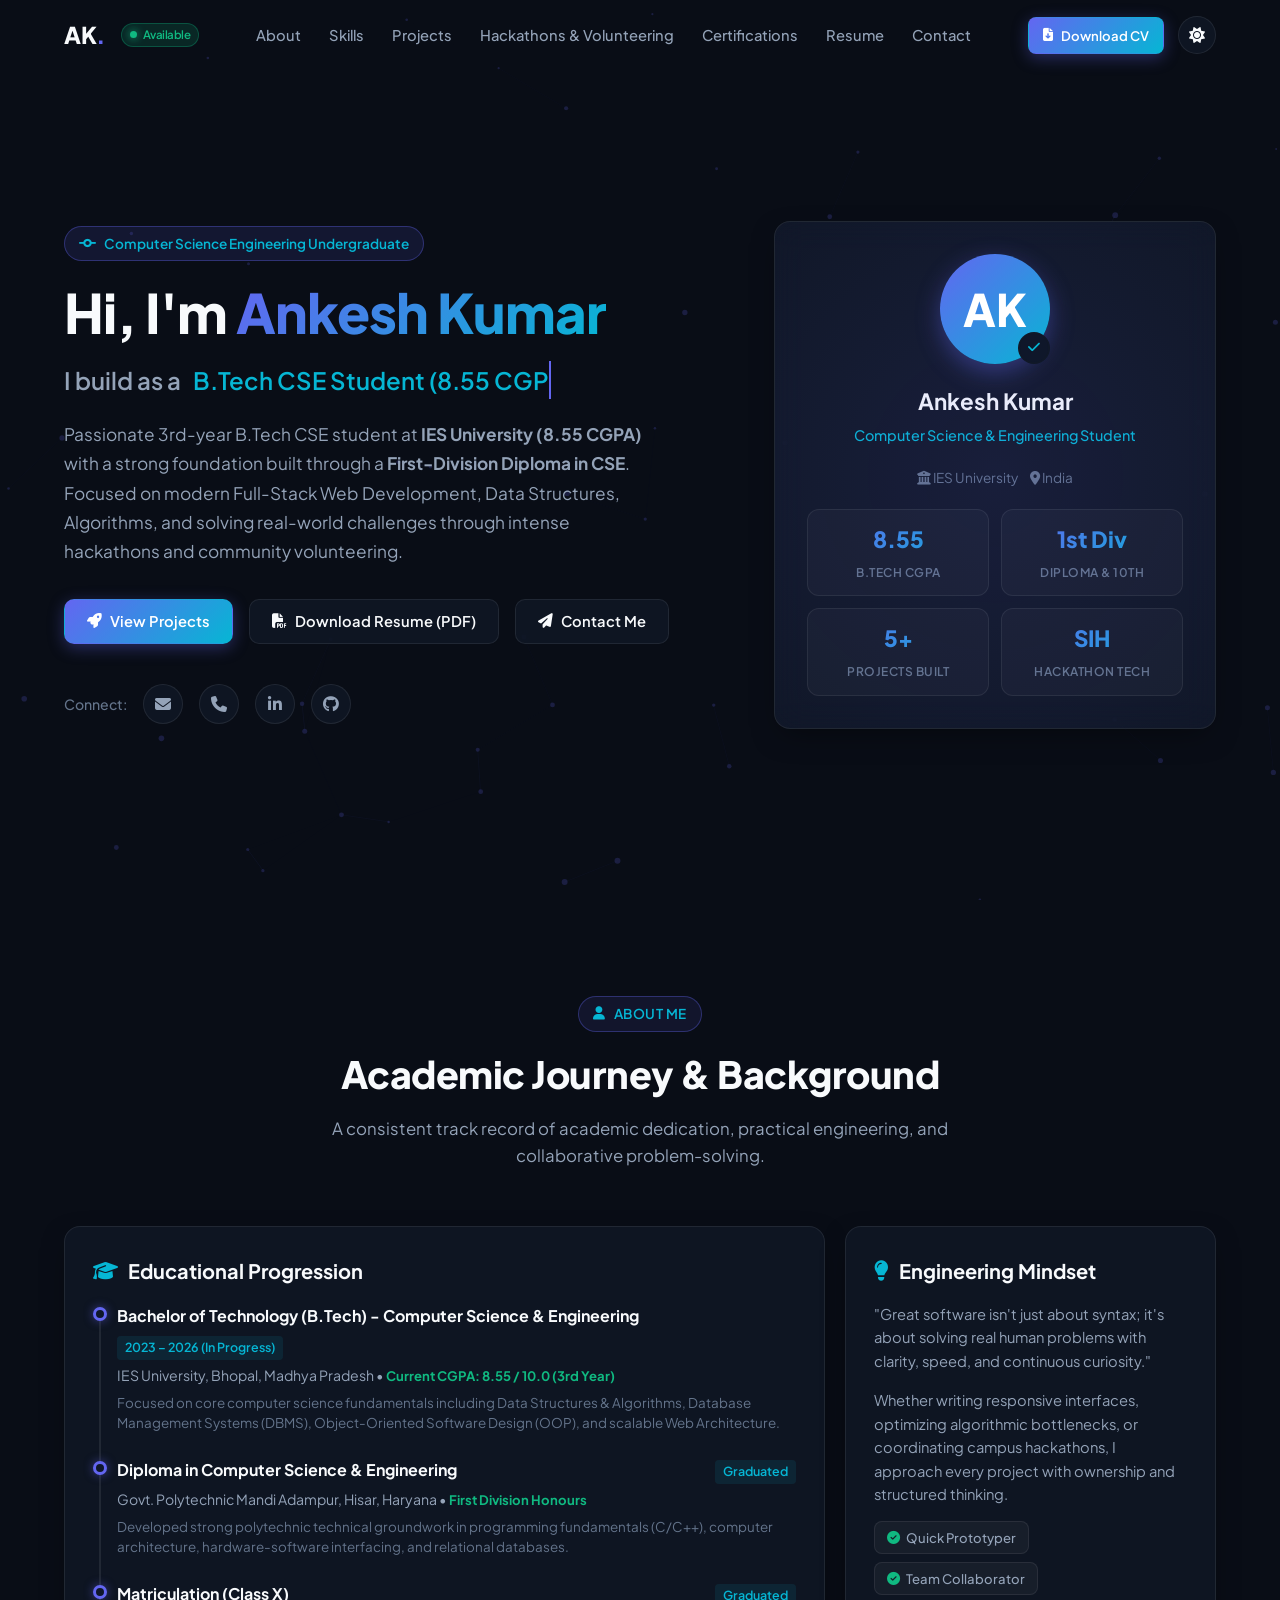
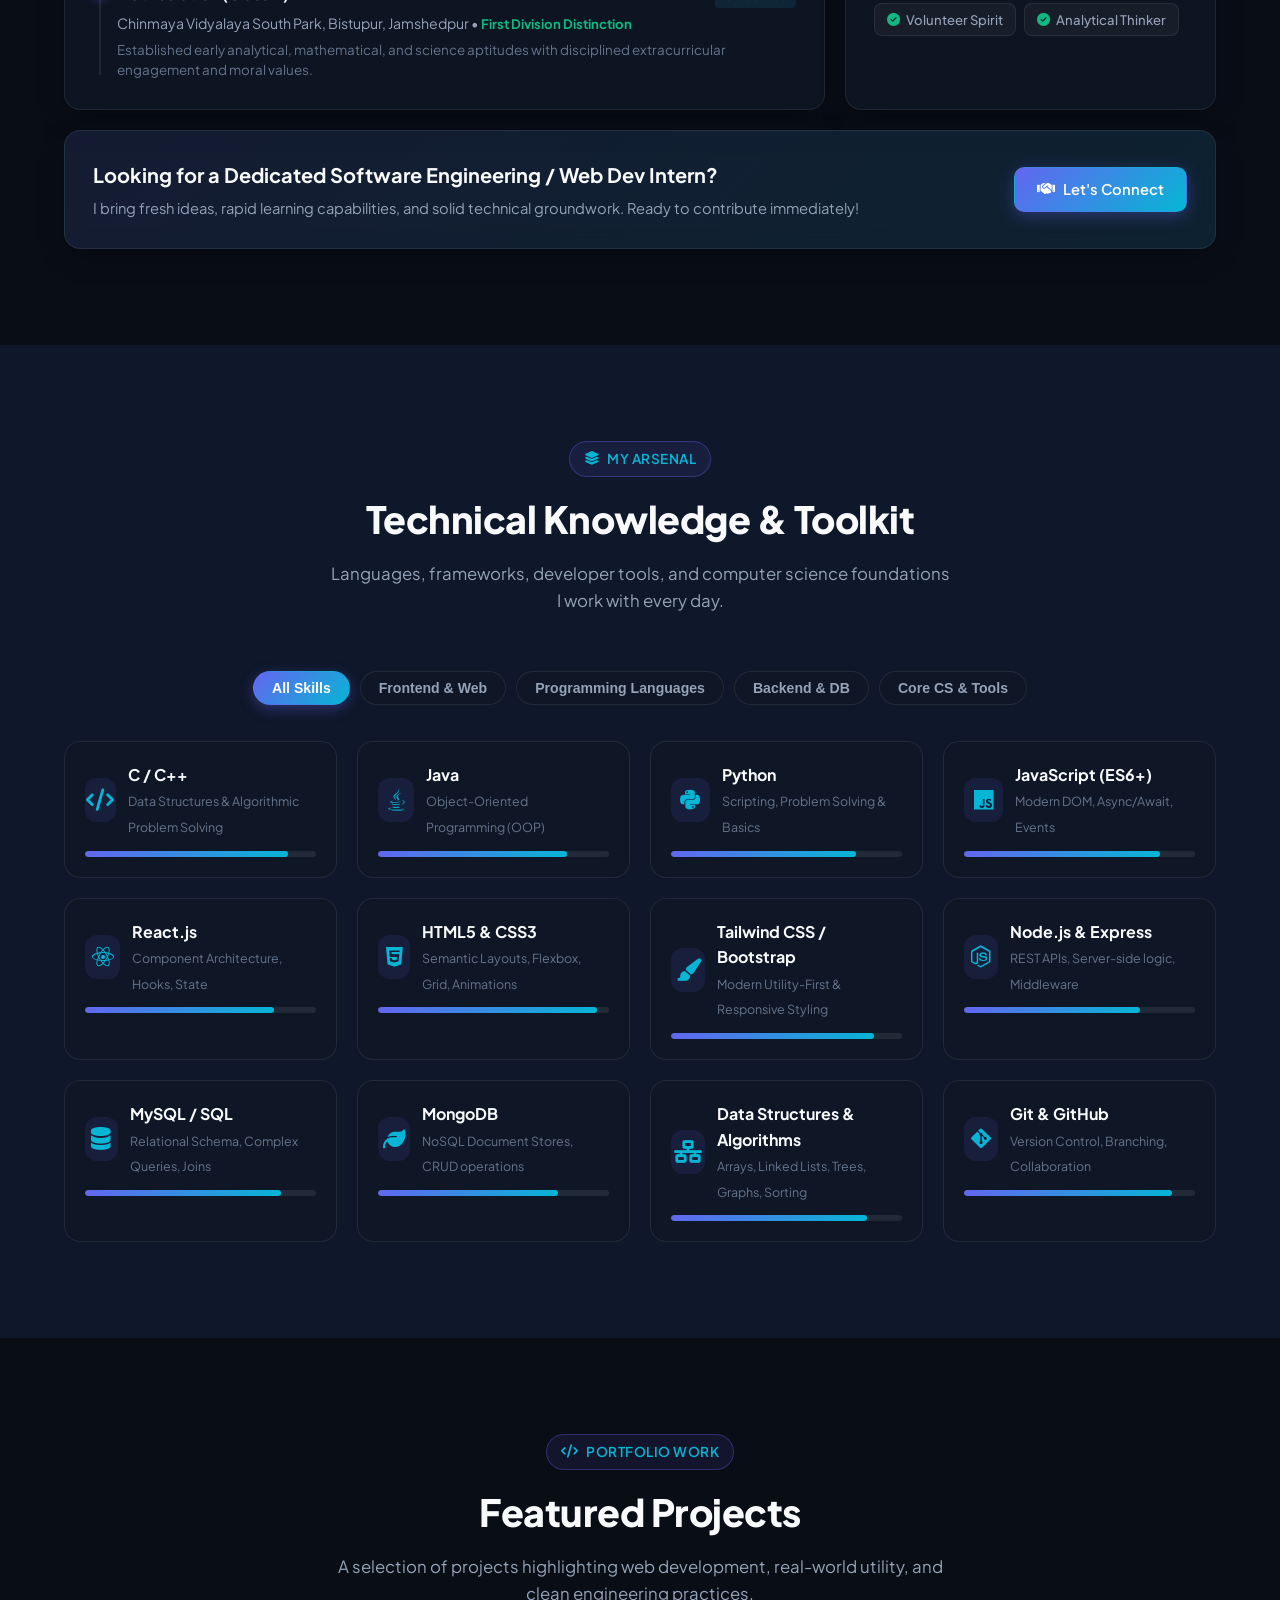
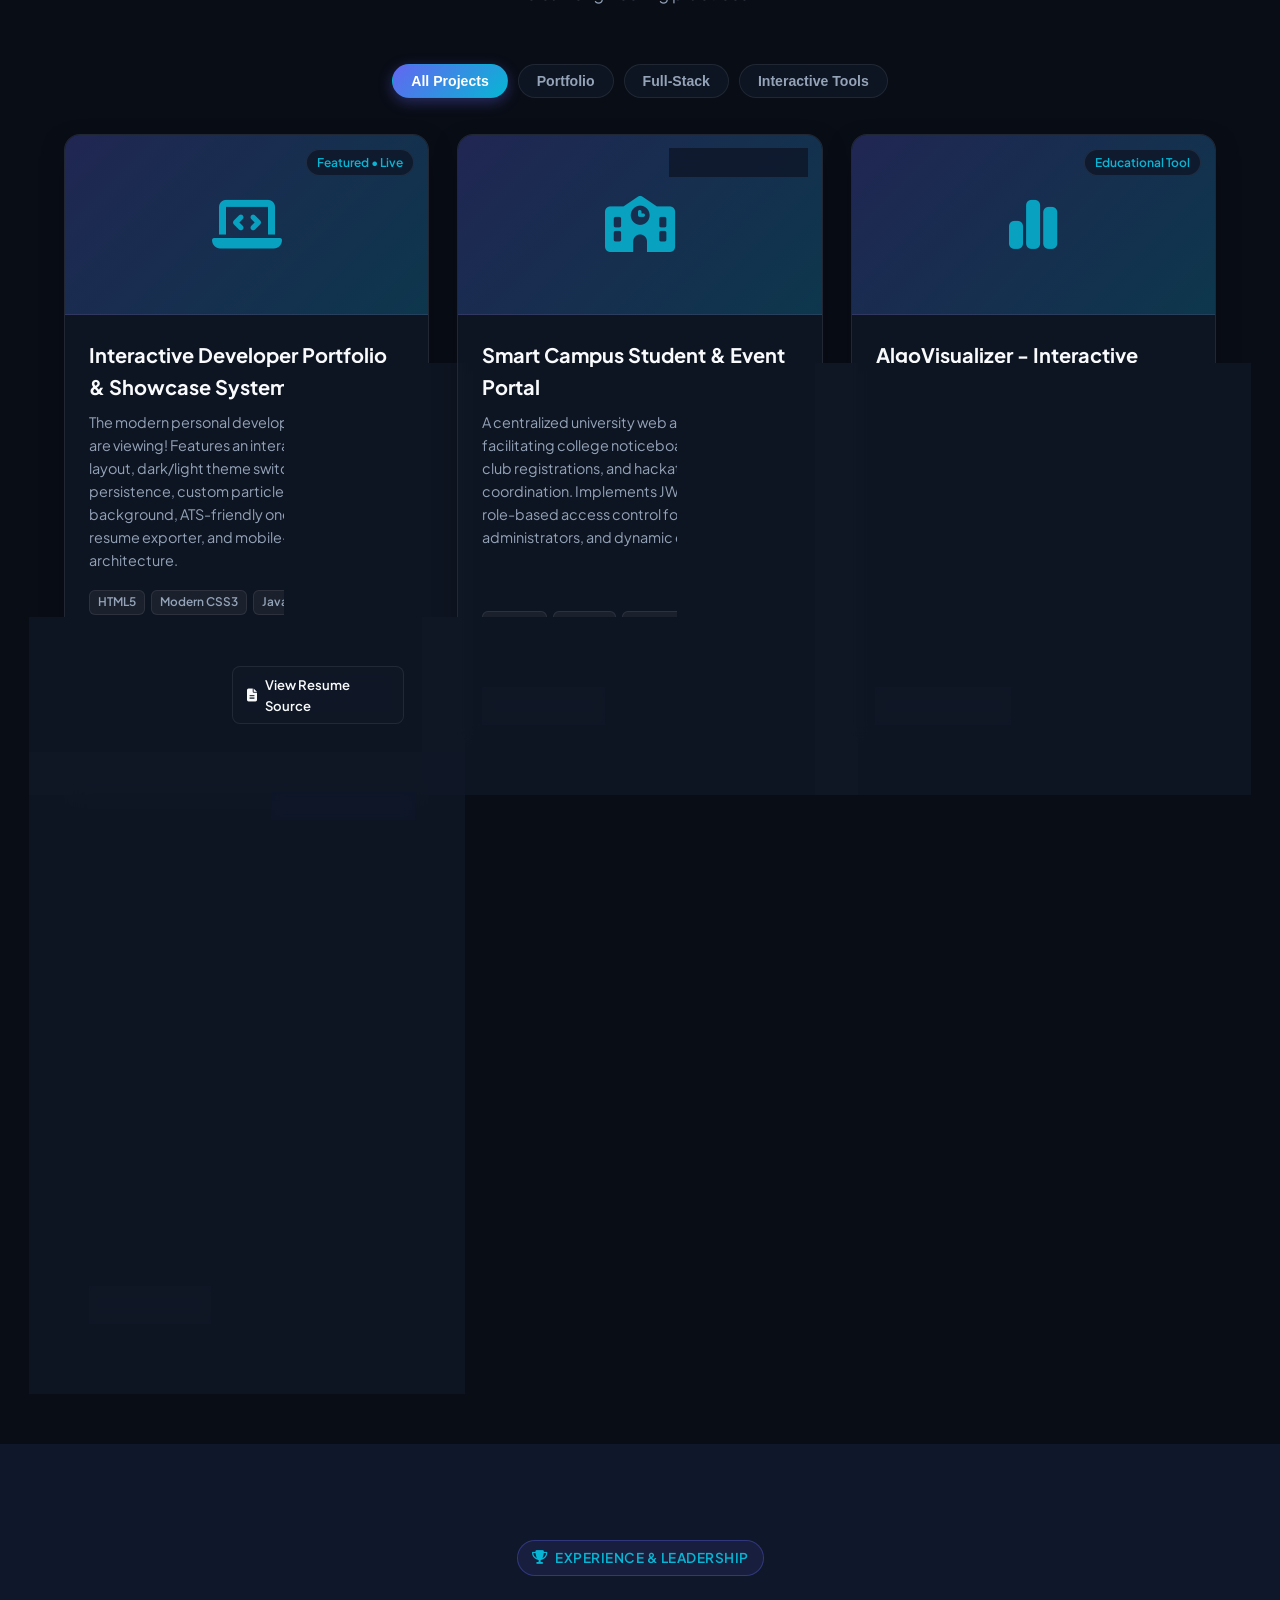
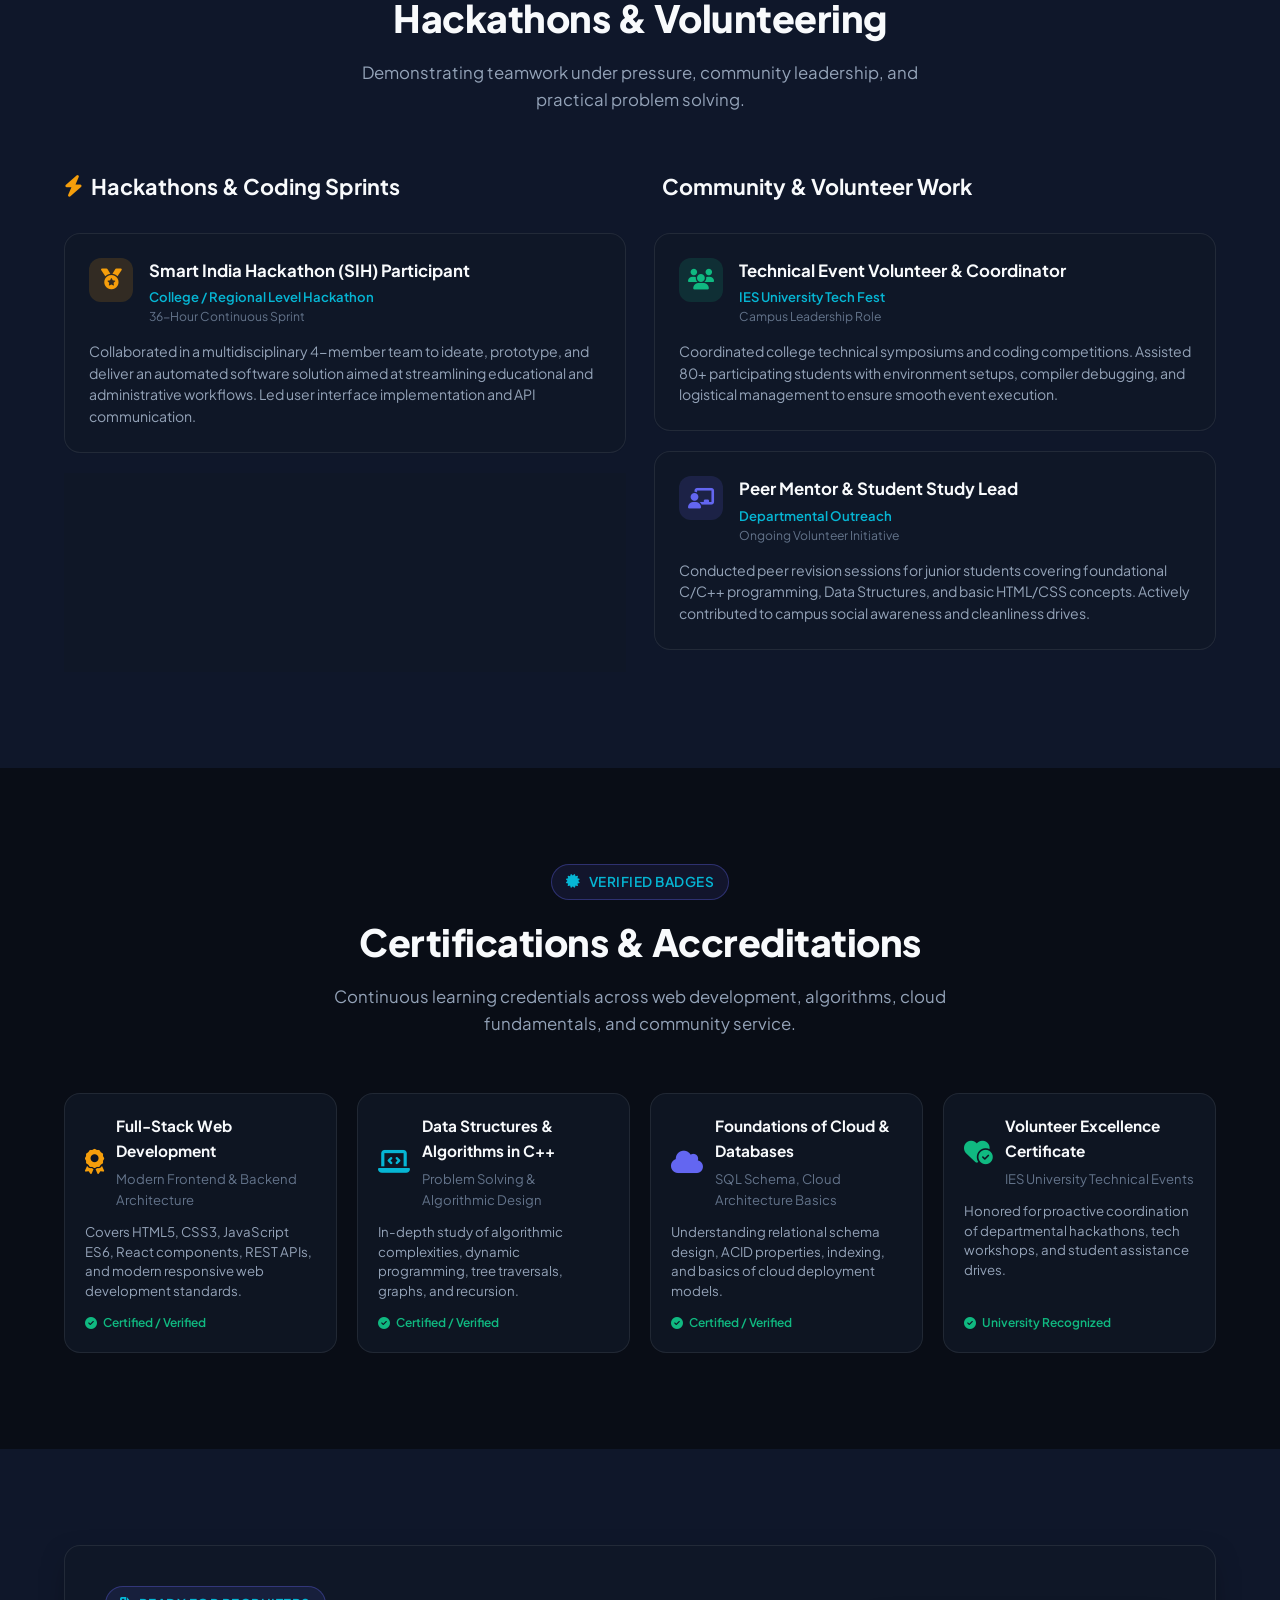
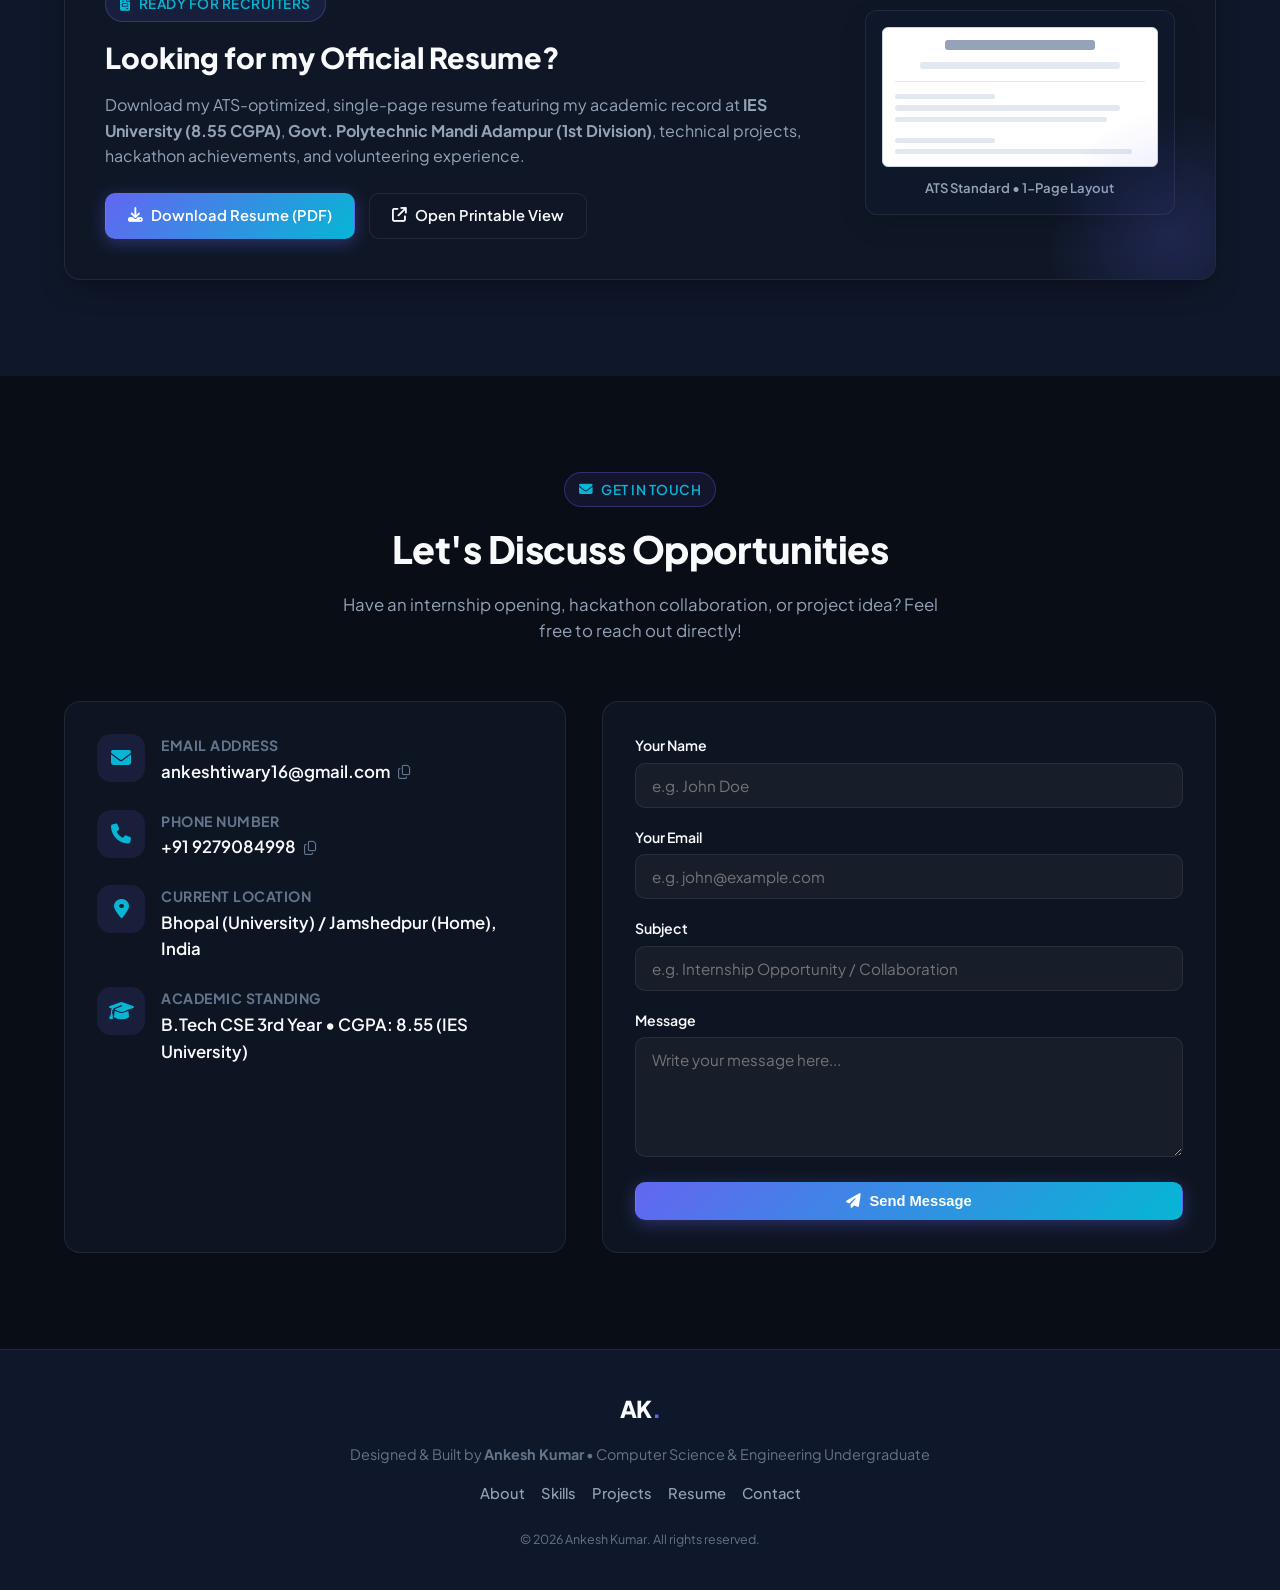
==== commit 37211ddd: "Update GitHub profile links to Ankeshkumar15" ====
--- a/portfolio-single-file.html
+++ b/portfolio-single-file.html
@@ -1569,7 +1569,7 @@
               <a href="https://linkedin.com" target="_blank" rel="noopener noreferrer" class="social-icon-btn" title="LinkedIn Profile">
                 <i class="fa-brands fa-linkedin-in"></i>
               </a>
-              <a href="https://github.com" target="_blank" rel="noopener noreferrer" class="social-icon-btn" title="GitHub Profile">
+              <a href="https://github.com/Ankeshkumar15" target="_blank" rel="noopener noreferrer" class="social-icon-btn" title="GitHub Profile">
                 <i class="fa-brands fa-github"></i>
               </a>
             </div>
@@ -1966,7 +1966,7 @@
                 <span class="tech-tag">JWT</span>
               </div>
               <div class="project-footer">
-                <a href="https://github.com" target="_blank" rel="noopener noreferrer" class="btn btn-secondary btn-sm"><i class="fa-brands fa-github"></i> Repository</a>
+                <a href="https://github.com/Ankeshkumar15" target="_blank" rel="noopener noreferrer" class="btn btn-secondary btn-sm"><i class="fa-brands fa-github"></i> Repository</a>
                 <a href="#contact" class="btn btn-primary btn-sm"><i class="fa-solid fa-circle-info"></i> Project Details</a>
               </div>
             </div>
@@ -1990,7 +1990,7 @@
                 <span class="tech-tag">CSS Flex/Grid</span>
               </div>
               <div class="project-footer">
-                <a href="https://github.com" target="_blank" rel="noopener noreferrer" class="btn btn-secondary btn-sm"><i class="fa-brands fa-github"></i> Source Code</a>
+                <a href="https://github.com/Ankeshkumar15" target="_blank" rel="noopener noreferrer" class="btn btn-secondary btn-sm"><i class="fa-brands fa-github"></i> Source Code</a>
                 <a href="#contact" class="btn btn-primary btn-sm"><i class="fa-solid fa-play"></i> Demo Info</a>
               </div>
             </div>
@@ -2014,7 +2014,7 @@
                 <span class="tech-tag">Responsive UI</span>
               </div>
               <div class="project-footer">
-                <a href="https://github.com" target="_blank" rel="noopener noreferrer" class="btn btn-secondary btn-sm"><i class="fa-brands fa-github"></i> Repository</a>
+                <a href="https://github.com/Ankeshkumar15" target="_blank" rel="noopener noreferrer" class="btn btn-secondary btn-sm"><i class="fa-brands fa-github"></i> Repository</a>
                 <a href="#contact" class="btn btn-primary btn-sm"><i class="fa-solid fa-circle-info"></i> Details</a>
               </div>
             </div>
@@ -2788,3 +2788,4 @@
 </body>
 </html>
 
+
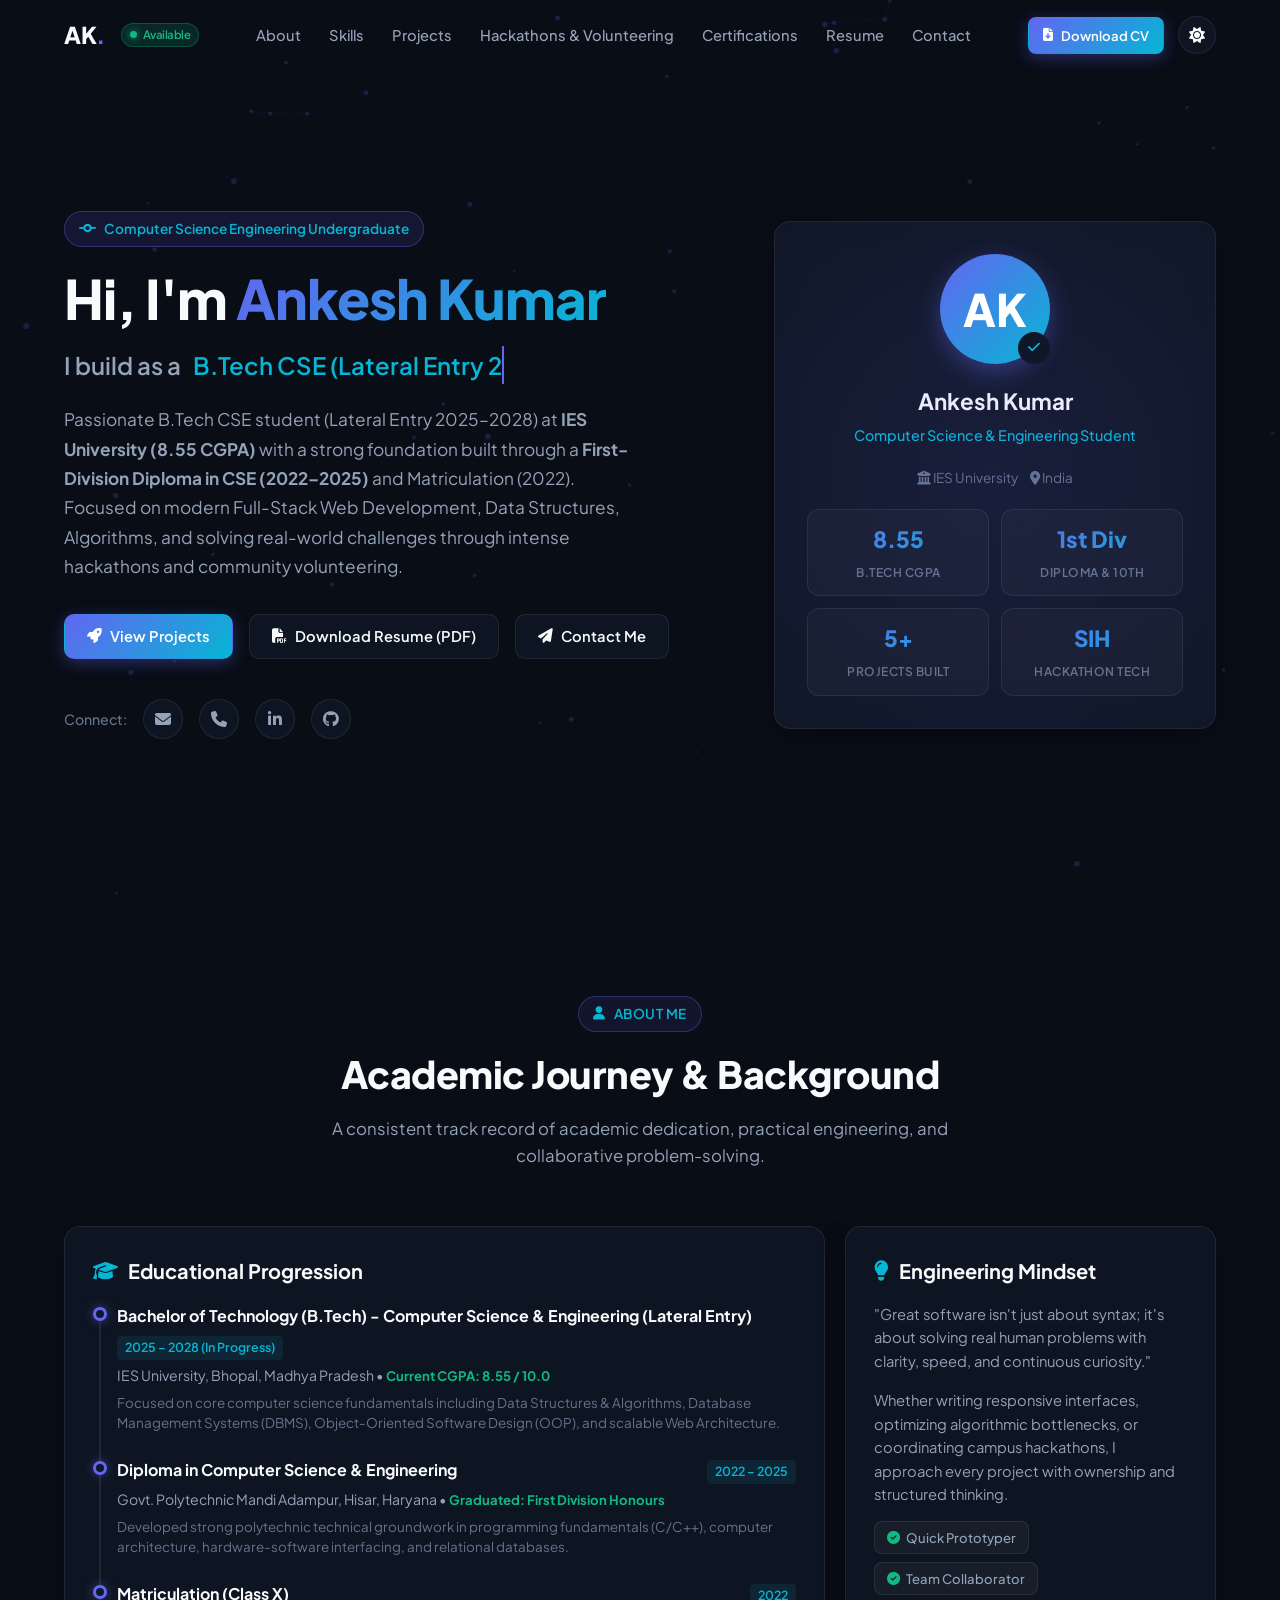
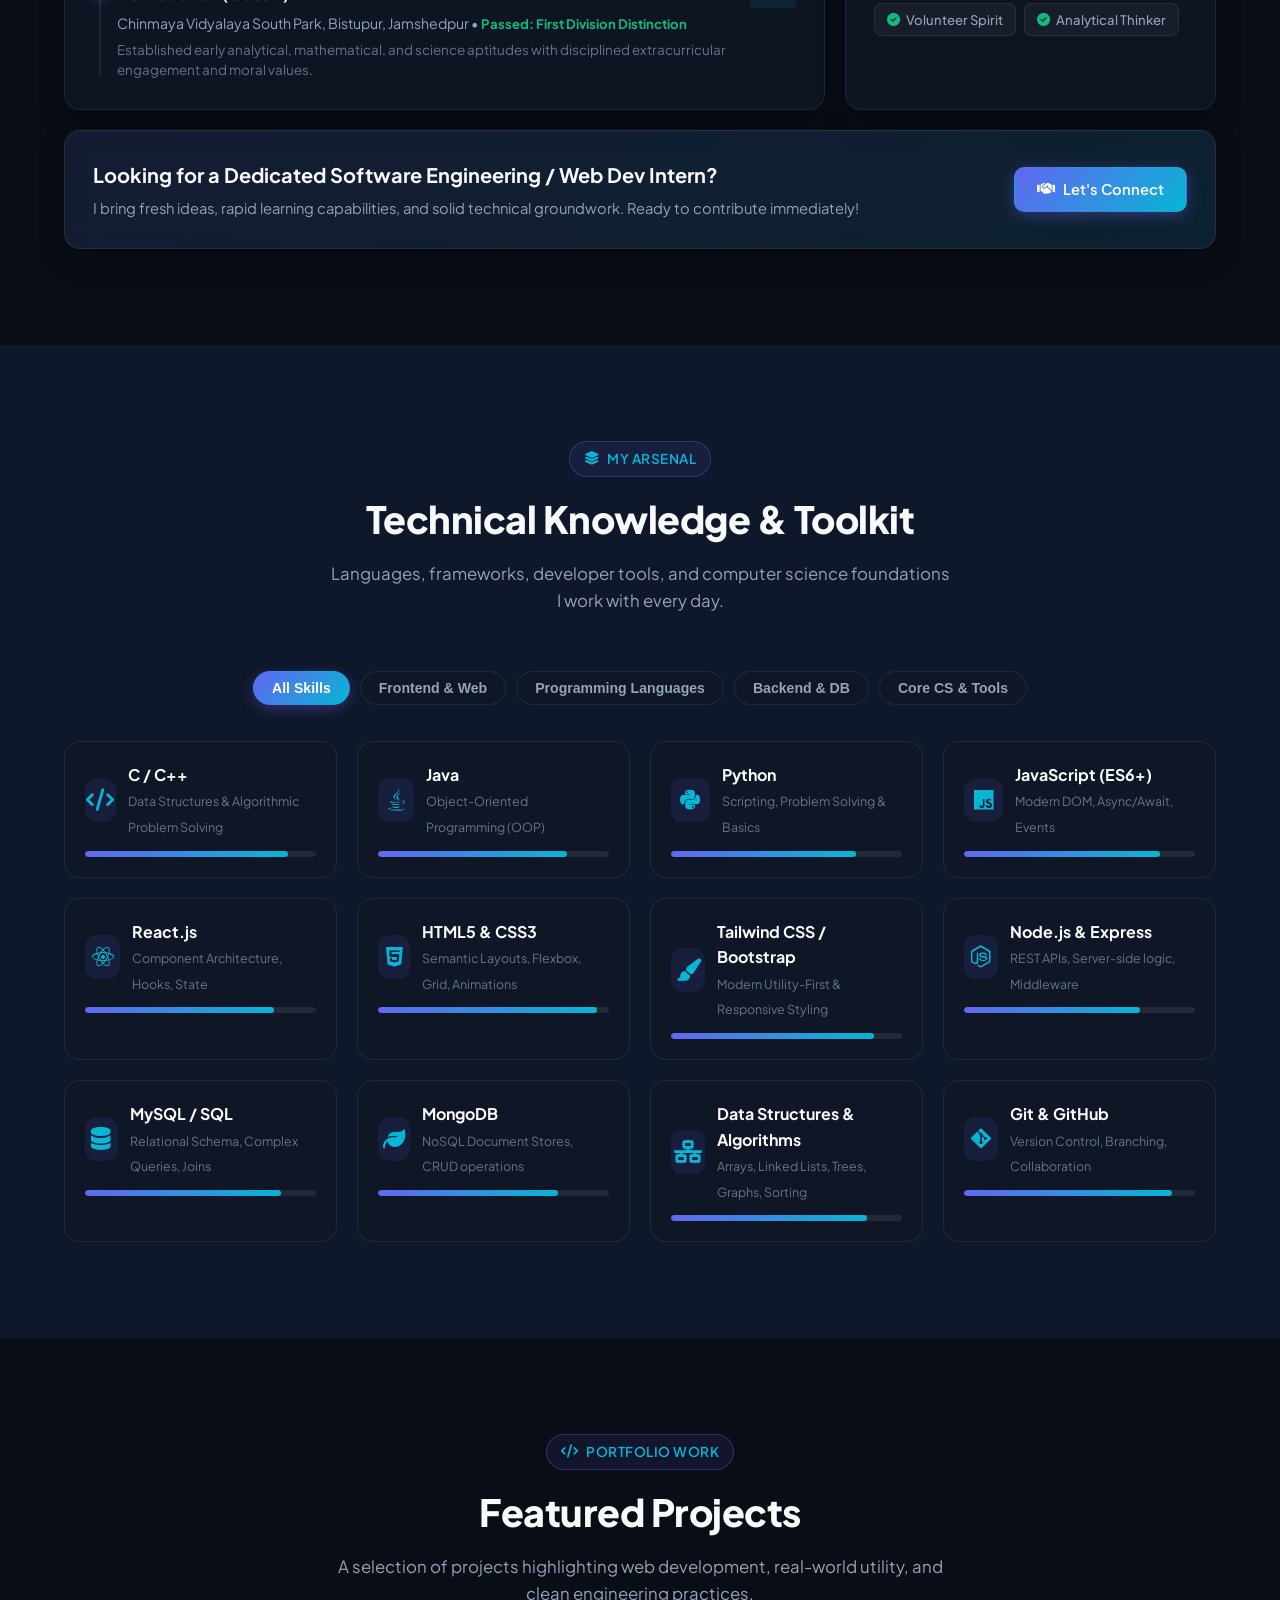
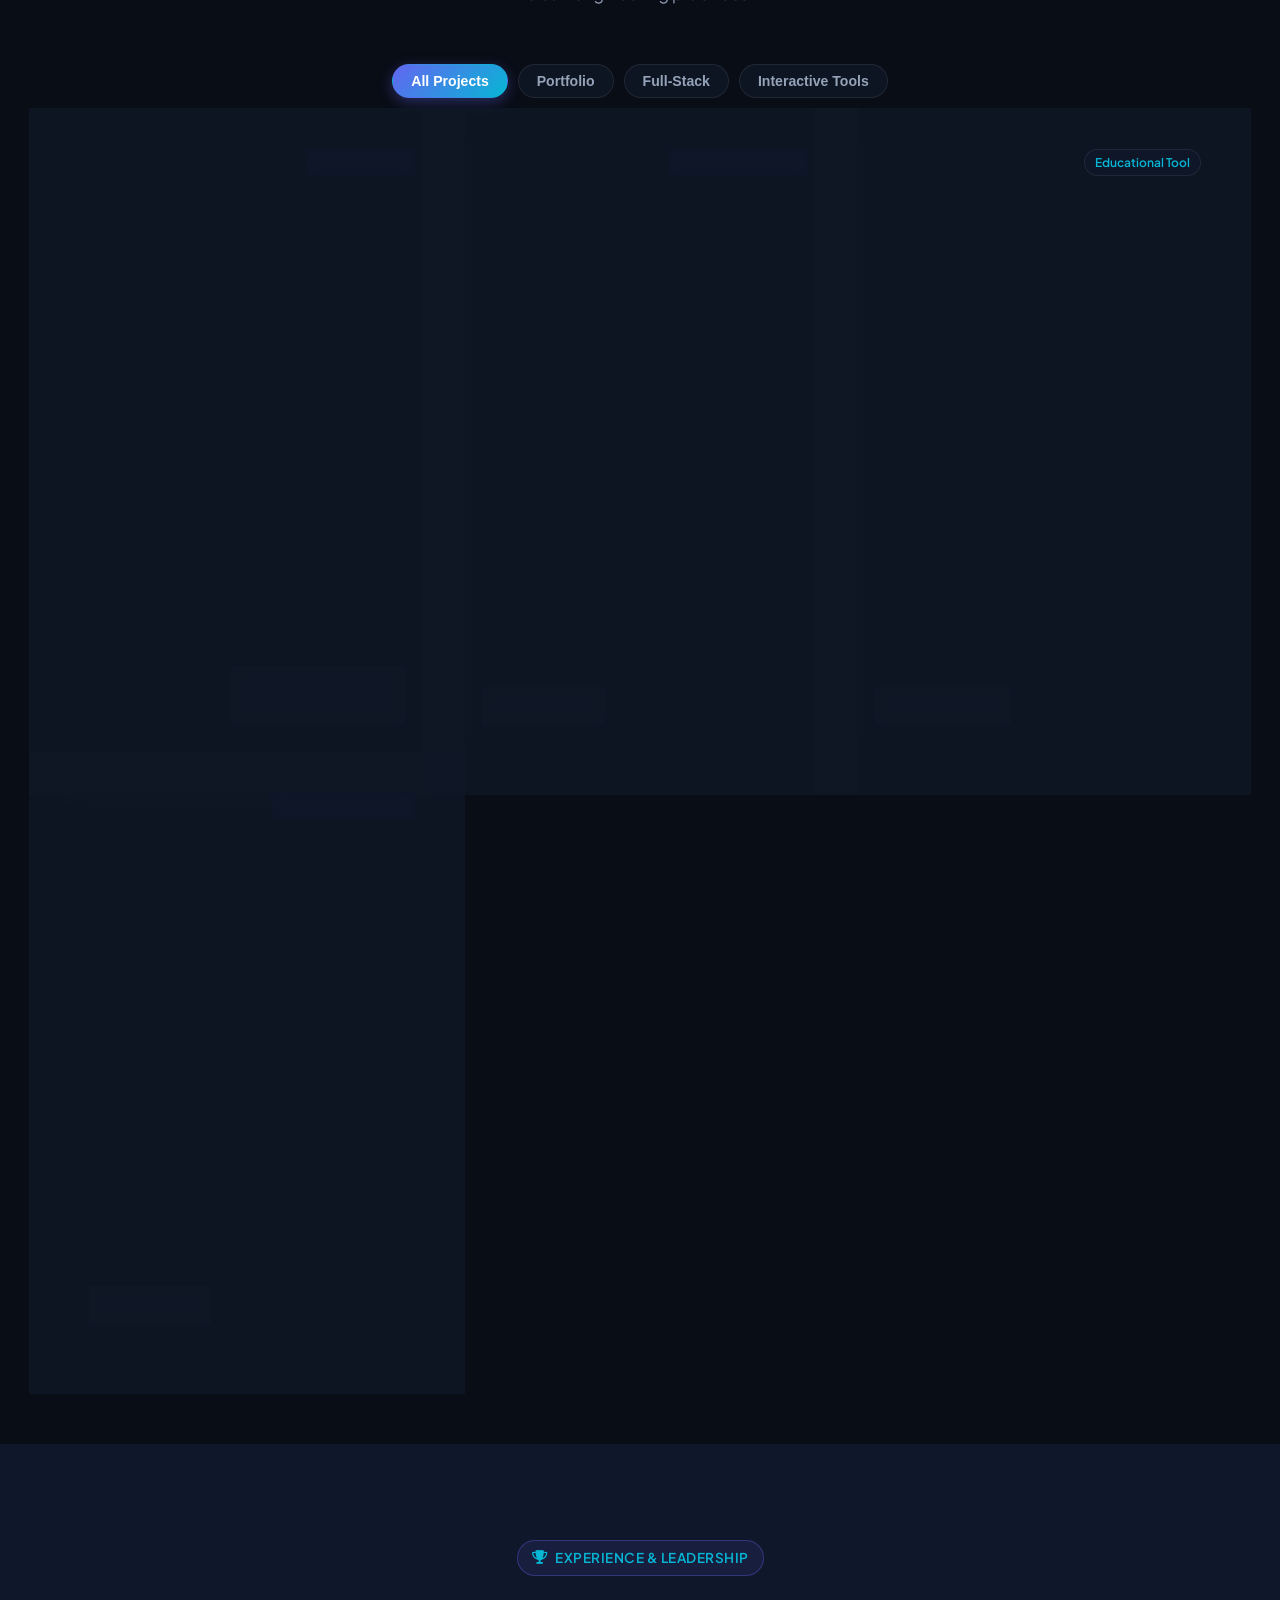
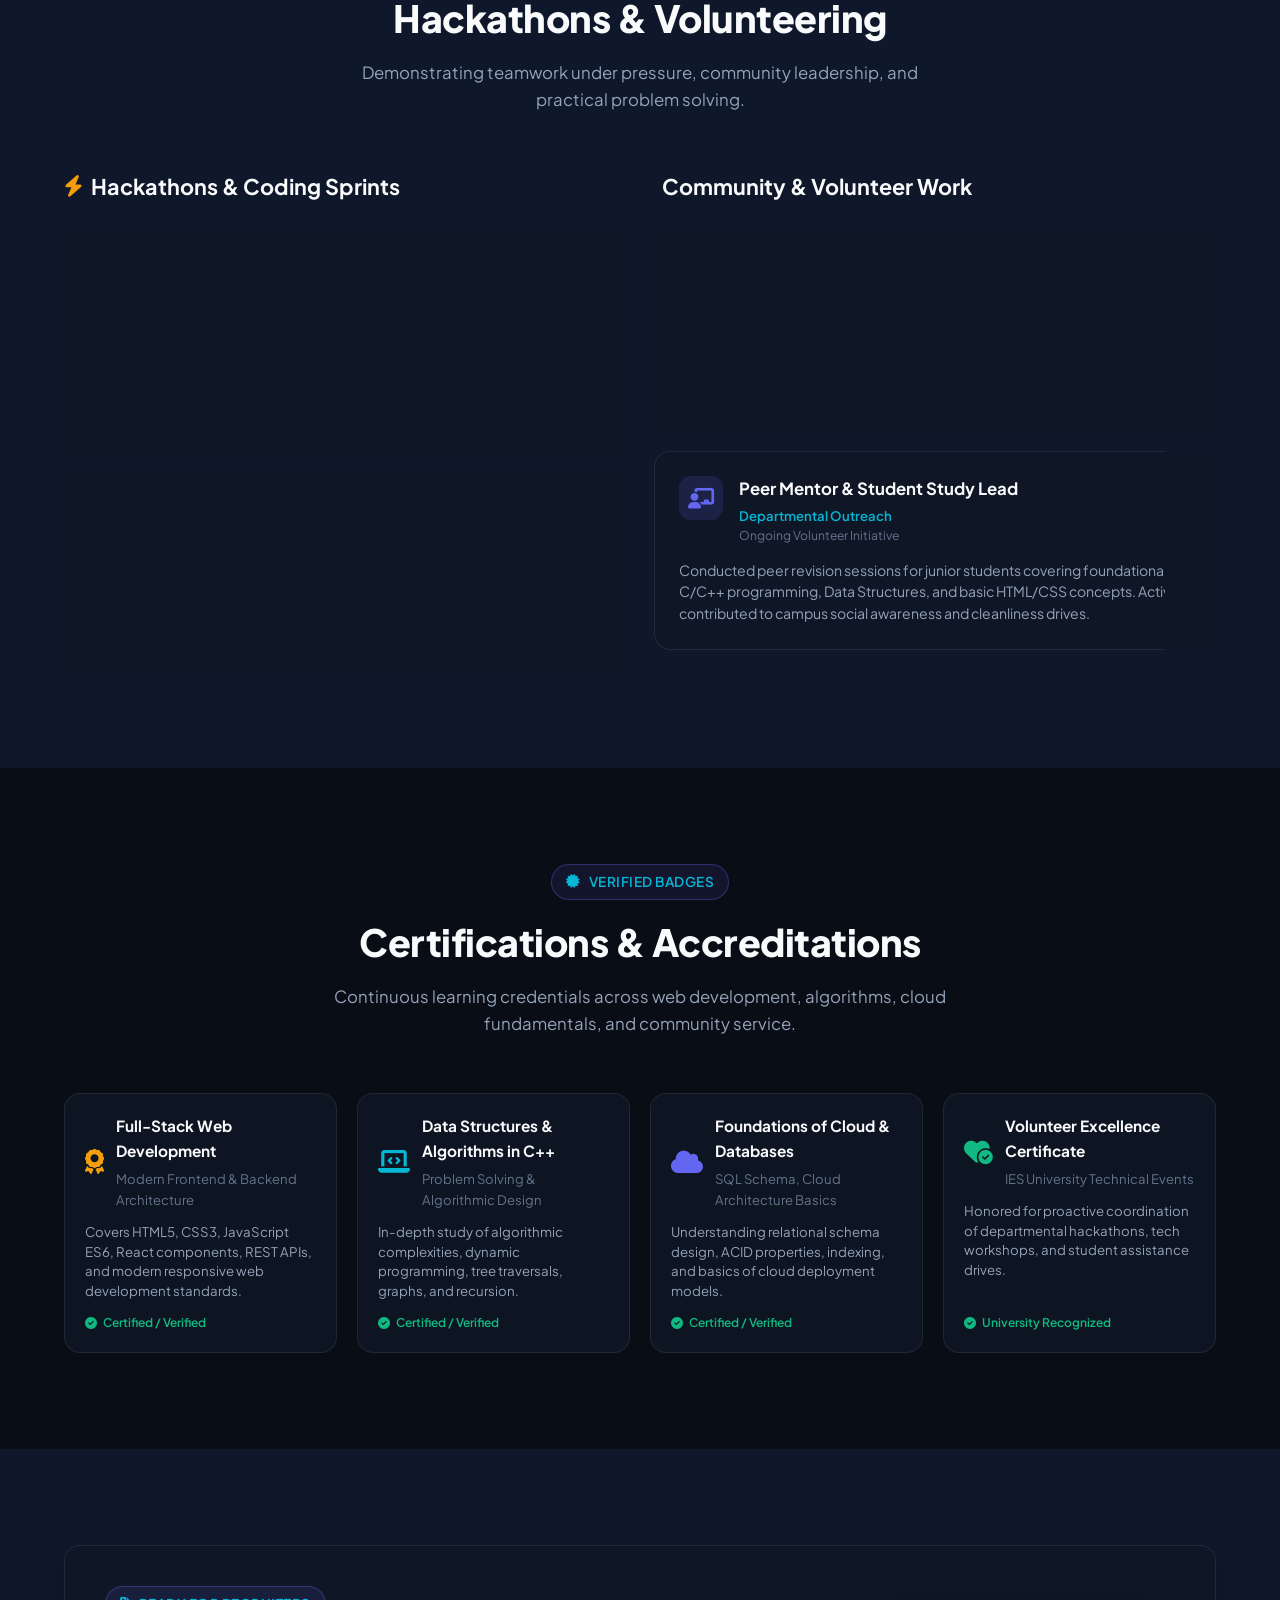
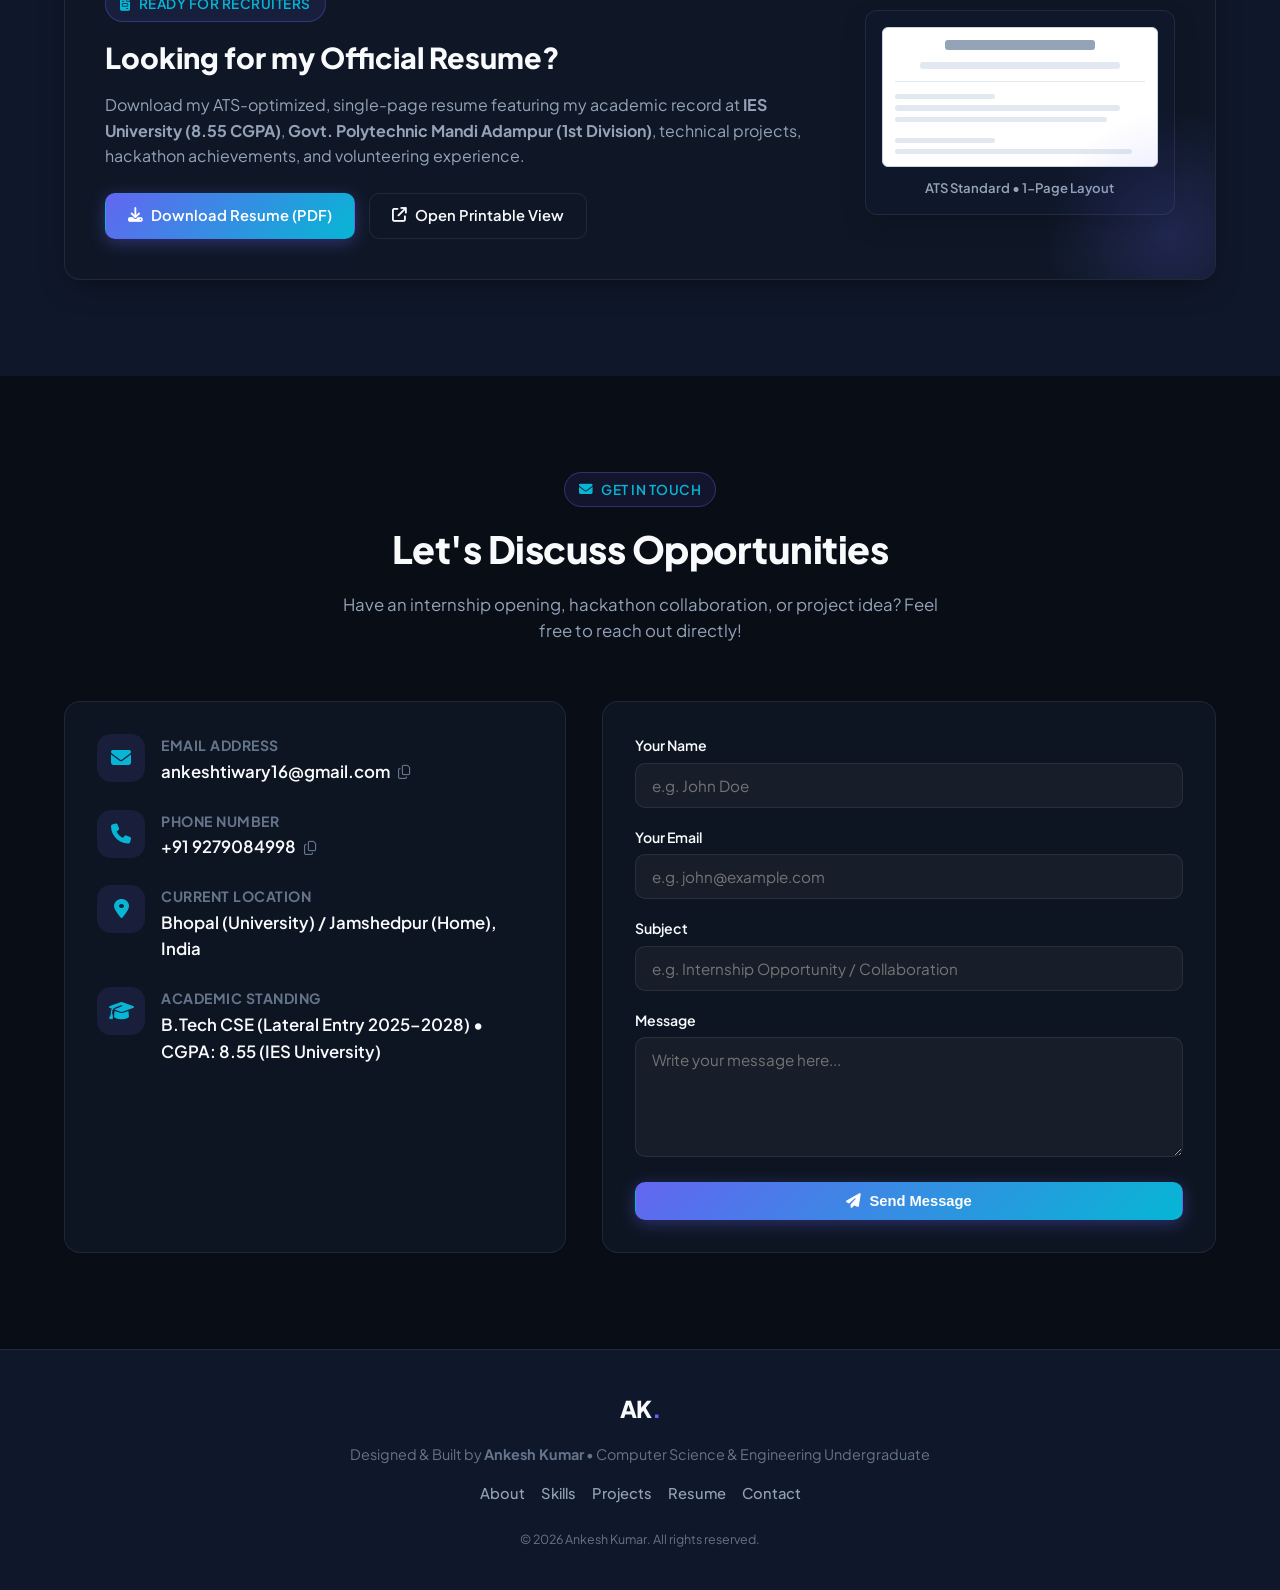
==== commit c4cc7b8c: "Update education timeline: 10th (2022), Diploma (2022-25), B.Tech CSE Lateral Entry (2025-28)" ====
--- a/portfolio-single-file.html
+++ b/portfolio-single-file.html
@@ -1543,7 +1543,7 @@
             </div>
 
             <p class="hero-desc">
-              Passionate 3rd-year B.Tech CSE student at <strong>IES University (8.55 CGPA)</strong> with a strong foundation built through a <strong>First-Division Diploma in CSE</strong>. Focused on modern Full-Stack Web Development, Data Structures, Algorithms, and solving real-world challenges through intense hackathons and community volunteering.
+              Passionate B.Tech CSE student (Lateral Entry 2025–2028) at <strong>IES University (8.55 CGPA)</strong> with a strong foundation built through a <strong>First-Division Diploma in CSE (2022–2025)</strong> and Matriculation (2022). Focused on modern Full-Stack Web Development, Data Structures, Algorithms, and solving real-world challenges through intense hackathons and community volunteering.
             </p>
 
             <div class="hero-actions">
@@ -1646,11 +1646,11 @@
               <div class="timeline-item">
                 <span class="timeline-dot"></span>
                 <div class="timeline-header">
-                  <h4 class="timeline-title">Bachelor of Technology (B.Tech) - Computer Science & Engineering</h4>
-                  <span class="timeline-period">2023 – 2026 (In Progress)</span>
+                  <h4 class="timeline-title">Bachelor of Technology (B.Tech) - Computer Science & Engineering (Lateral Entry)</h4>
+                  <span class="timeline-period">2025 – 2028 (In Progress)</span>
                 </div>
                 <div class="timeline-sub">
-                  IES University, Bhopal, Madhya Pradesh • <span class="timeline-grade">Current CGPA: 8.55 / 10.0 (3rd Year)</span>
+                  IES University, Bhopal, Madhya Pradesh • <span class="timeline-grade">Current CGPA: 8.55 / 10.0</span>
                 </div>
                 <p class="timeline-desc">
                   Focused on core computer science fundamentals including Data Structures & Algorithms, Database Management Systems (DBMS), Object-Oriented Software Design (OOP), and scalable Web Architecture.
@@ -1662,10 +1662,10 @@
                 <span class="timeline-dot"></span>
                 <div class="timeline-header">
                   <h4 class="timeline-title">Diploma in Computer Science & Engineering</h4>
-                  <span class="timeline-period">Graduated</span>
+                  <span class="timeline-period">2022 – 2025</span>
                 </div>
                 <div class="timeline-sub">
-                  Govt. Polytechnic Mandi Adampur, Hisar, Haryana • <span class="timeline-grade">First Division Honours</span>
+                  Govt. Polytechnic Mandi Adampur, Hisar, Haryana • <span class="timeline-grade">Graduated: First Division Honours</span>
                 </div>
                 <p class="timeline-desc">
                   Developed strong polytechnic technical groundwork in programming fundamentals (C/C++), computer architecture, hardware-software interfacing, and relational databases.
@@ -1677,10 +1677,10 @@
                 <span class="timeline-dot"></span>
                 <div class="timeline-header">
                   <h4 class="timeline-title">Matriculation (Class X)</h4>
-                  <span class="timeline-period">Graduated</span>
+                  <span class="timeline-period">2022</span>
                 </div>
                 <div class="timeline-sub">
-                  Chinmaya Vidyalaya South Park, Bistupur, Jamshedpur • <span class="timeline-grade">First Division Distinction</span>
+                  Chinmaya Vidyalaya South Park, Bistupur, Jamshedpur • <span class="timeline-grade">Passed: First Division Distinction</span>
                 </div>
                 <p class="timeline-desc">
                   Established early analytical, mathematical, and science aptitudes with disciplined extracurricular engagement and moral values.
@@ -2311,7 +2311,7 @@
               </div>
               <div class="contact-meta">
                 <h4>Academic Standing</h4>
-                <p>B.Tech CSE 3rd Year • CGPA: 8.55 (IES University)</p>
+                <p>B.Tech CSE (Lateral Entry 2025–2028) • CGPA: 8.55 (IES University)</p>
               </div>
             </div>
           </div>
@@ -2494,8 +2494,9 @@
   if (!typedEl) return;
 
   const words = [
-    'B.Tech CSE Student (8.55 CGPA)',
+    'B.Tech CSE (Lateral Entry 2025-28)',
     'Full-Stack Web Developer',
+    'Diploma in CSE (2022-25) Honours',
     'Hackathon Finalist & Innovator',
     'Tech Volunteer & Problem Solver',
     'Algorithms & DSA Enthusiast'
